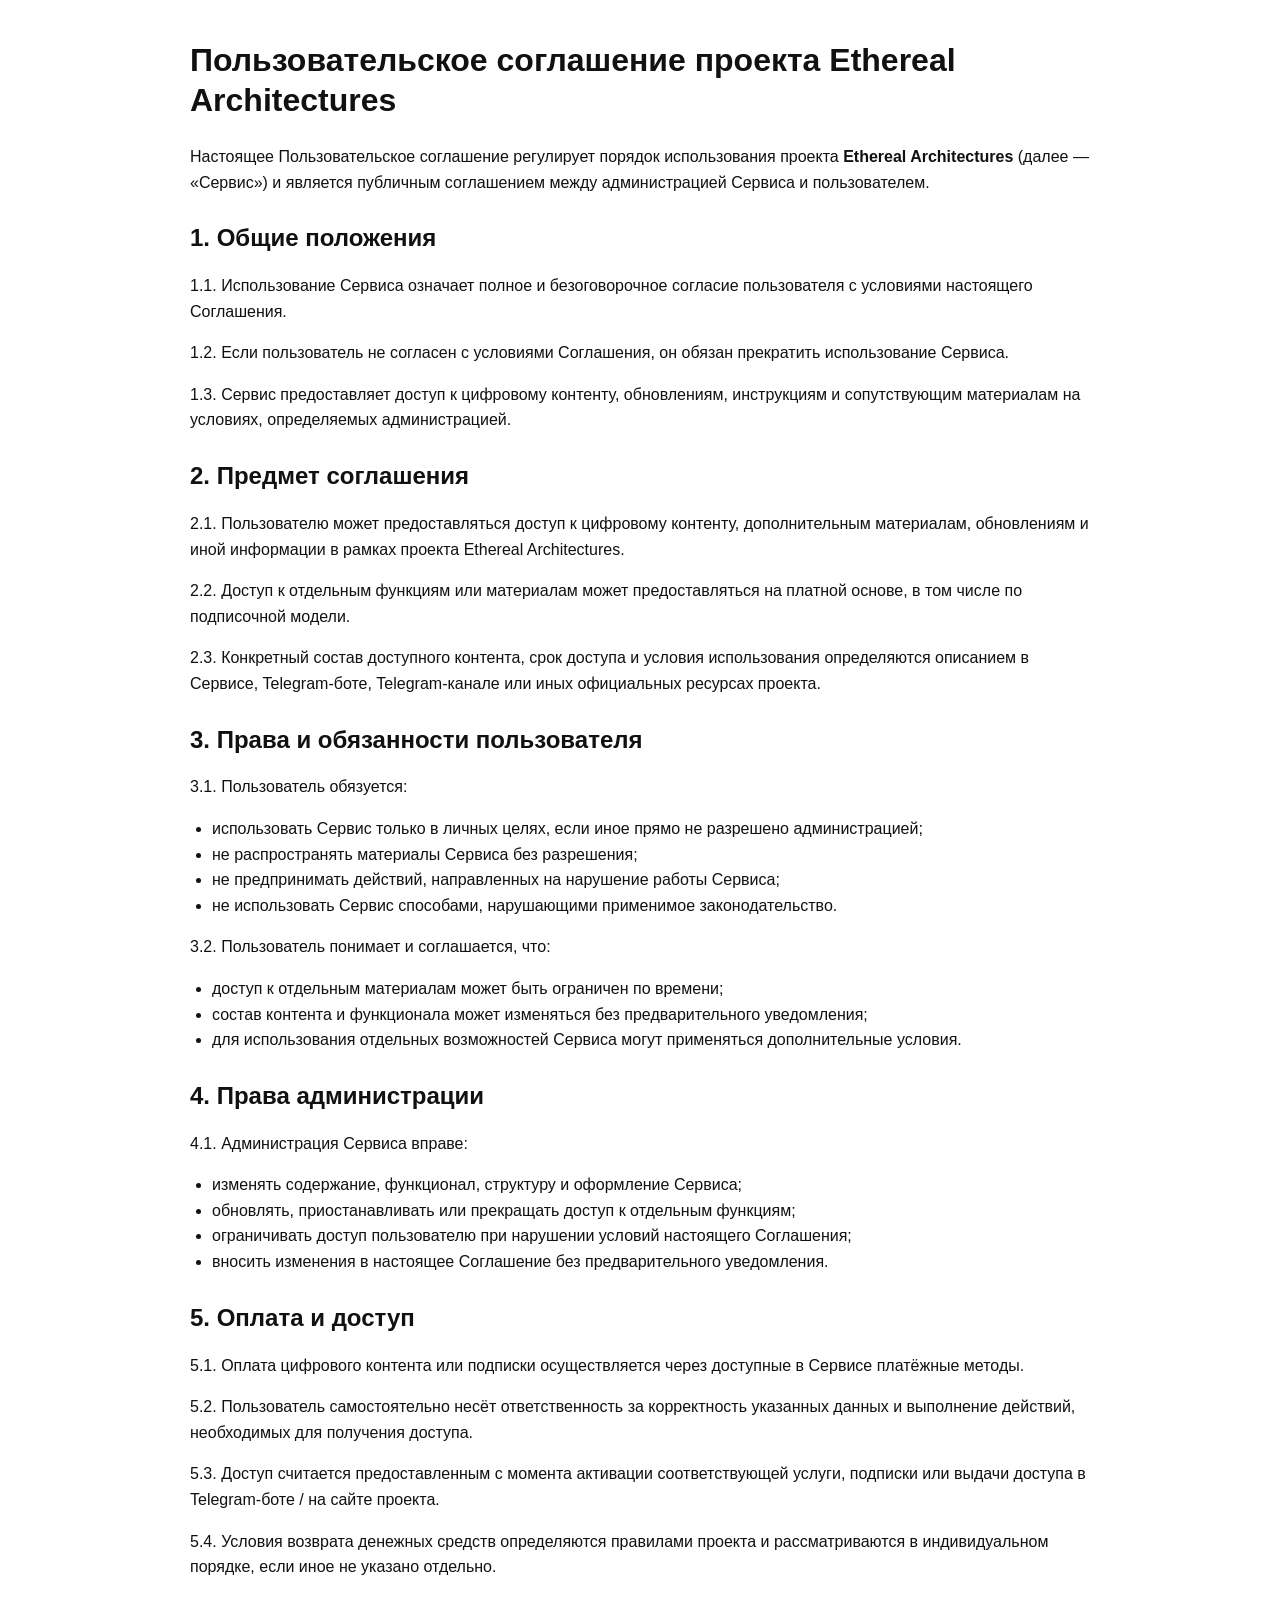
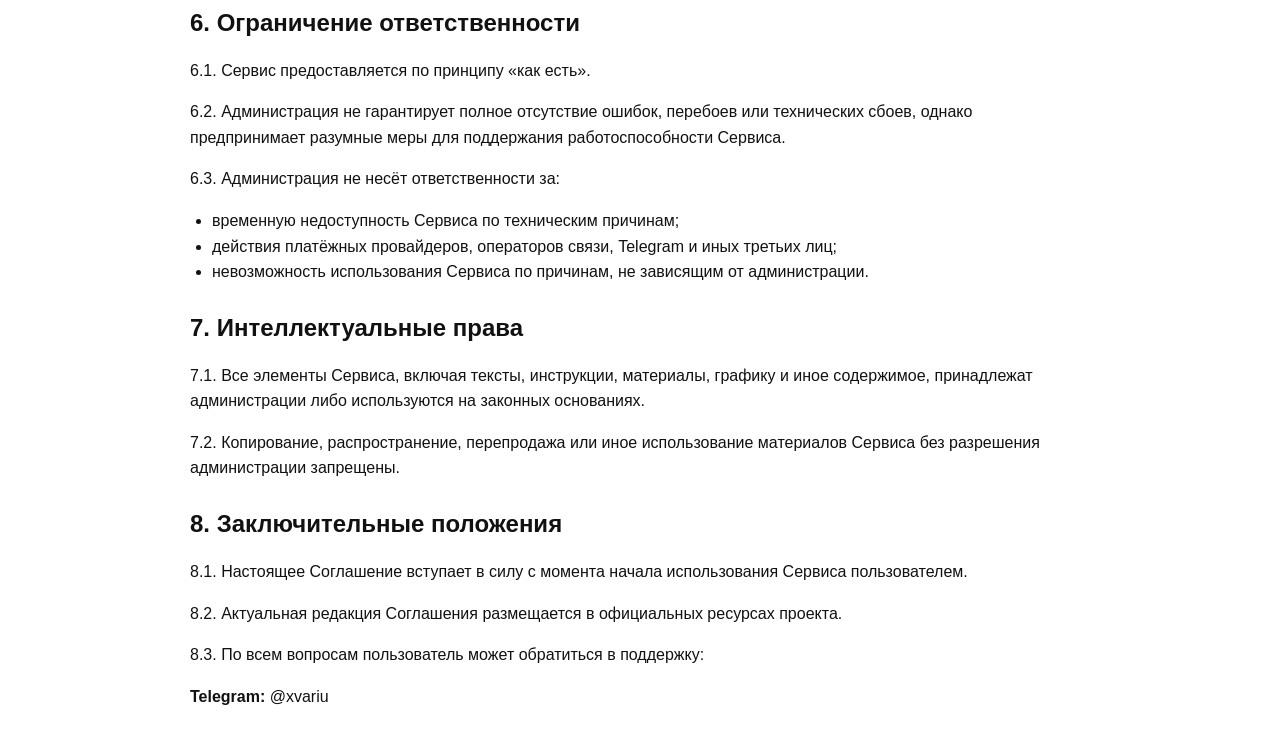
==== user-agreement/index.html @ 38b28401 "Create index.html" ====
<!doctype html>
<html lang="ru">
<head>
  <meta charset="utf-8">
  <meta name="viewport" content="width=device-width, initial-scale=1">
  <title>Пользовательское соглашение — Ethereal Architectures</title>
  <style>
    body { font-family: Arial, Helvetica, sans-serif; line-height: 1.6; color: #111; max-width: 900px; margin: 40px auto; padding: 0 20px; }
    h1, h2 { line-height: 1.25; }
    h1 { margin-bottom: 24px; }
    h2 { margin-top: 28px; }
    ul { padding-left: 22px; }
  </style>
</head>
<body>
  <h1>Пользовательское соглашение проекта Ethereal Architectures</h1>
  <p>Настоящее Пользовательское соглашение регулирует порядок использования проекта <strong>Ethereal Architectures</strong> (далее — «Сервис») и является публичным соглашением между администрацией Сервиса и пользователем.</p>

  <h2>1. Общие положения</h2>
  <p>1.1. Использование Сервиса означает полное и безоговорочное согласие пользователя с условиями настоящего Соглашения.</p>
  <p>1.2. Если пользователь не согласен с условиями Соглашения, он обязан прекратить использование Сервиса.</p>
  <p>1.3. Сервис предоставляет доступ к цифровому контенту, обновлениям, инструкциям и сопутствующим материалам на условиях, определяемых администрацией.</p>

  <h2>2. Предмет соглашения</h2>
  <p>2.1. Пользователю может предоставляться доступ к цифровому контенту, дополнительным материалам, обновлениям и иной информации в рамках проекта Ethereal Architectures.</p>
  <p>2.2. Доступ к отдельным функциям или материалам может предоставляться на платной основе, в том числе по подписочной модели.</p>
  <p>2.3. Конкретный состав доступного контента, срок доступа и условия использования определяются описанием в Сервисе, Telegram-боте, Telegram-канале или иных официальных ресурсах проекта.</p>

  <h2>3. Права и обязанности пользователя</h2>
  <p>3.1. Пользователь обязуется:</p>
  <ul>
    <li>использовать Сервис только в личных целях, если иное прямо не разрешено администрацией;</li>
    <li>не распространять материалы Сервиса без разрешения;</li>
    <li>не предпринимать действий, направленных на нарушение работы Сервиса;</li>
    <li>не использовать Сервис способами, нарушающими применимое законодательство.</li>
  </ul>
  <p>3.2. Пользователь понимает и соглашается, что:</p>
  <ul>
    <li>доступ к отдельным материалам может быть ограничен по времени;</li>
    <li>состав контента и функционала может изменяться без предварительного уведомления;</li>
    <li>для использования отдельных возможностей Сервиса могут применяться дополнительные условия.</li>
  </ul>

  <h2>4. Права администрации</h2>
  <p>4.1. Администрация Сервиса вправе:</p>
  <ul>
    <li>изменять содержание, функционал, структуру и оформление Сервиса;</li>
    <li>обновлять, приостанавливать или прекращать доступ к отдельным функциям;</li>
    <li>ограничивать доступ пользователю при нарушении условий настоящего Соглашения;</li>
    <li>вносить изменения в настоящее Соглашение без предварительного уведомления.</li>
  </ul>

  <h2>5. Оплата и доступ</h2>
  <p>5.1. Оплата цифрового контента или подписки осуществляется через доступные в Сервисе платёжные методы.</p>
  <p>5.2. Пользователь самостоятельно несёт ответственность за корректность указанных данных и выполнение действий, необходимых для получения доступа.</p>
  <p>5.3. Доступ считается предоставленным с момента активации соответствующей услуги, подписки или выдачи доступа в Telegram-боте / на сайте проекта.</p>
  <p>5.4. Условия возврата денежных средств определяются правилами проекта и рассматриваются в индивидуальном порядке, если иное не указано отдельно.</p>

  <h2>6. Ограничение ответственности</h2>
  <p>6.1. Сервис предоставляется по принципу «как есть».</p>
  <p>6.2. Администрация не гарантирует полное отсутствие ошибок, перебоев или технических сбоев, однако предпринимает разумные меры для поддержания работоспособности Сервиса.</p>
  <p>6.3. Администрация не несёт ответственности за:</p>
  <ul>
    <li>временную недоступность Сервиса по техническим причинам;</li>
    <li>действия платёжных провайдеров, операторов связи, Telegram и иных третьих лиц;</li>
    <li>невозможность использования Сервиса по причинам, не зависящим от администрации.</li>
  </ul>

  <h2>7. Интеллектуальные права</h2>
  <p>7.1. Все элементы Сервиса, включая тексты, инструкции, материалы, графику и иное содержимое, принадлежат администрации либо используются на законных основаниях.</p>
  <p>7.2. Копирование, распространение, перепродажа или иное использование материалов Сервиса без разрешения администрации запрещены.</p>

  <h2>8. Заключительные положения</h2>
  <p>8.1. Настоящее Соглашение вступает в силу с момента начала использования Сервиса пользователем.</p>
  <p>8.2. Актуальная редакция Соглашения размещается в официальных ресурсах проекта.</p>
  <p>8.3. По всем вопросам пользователь может обратиться в поддержку:</p>
  <p><strong>Telegram:</strong> @xvariu</p>
</body>
</html>
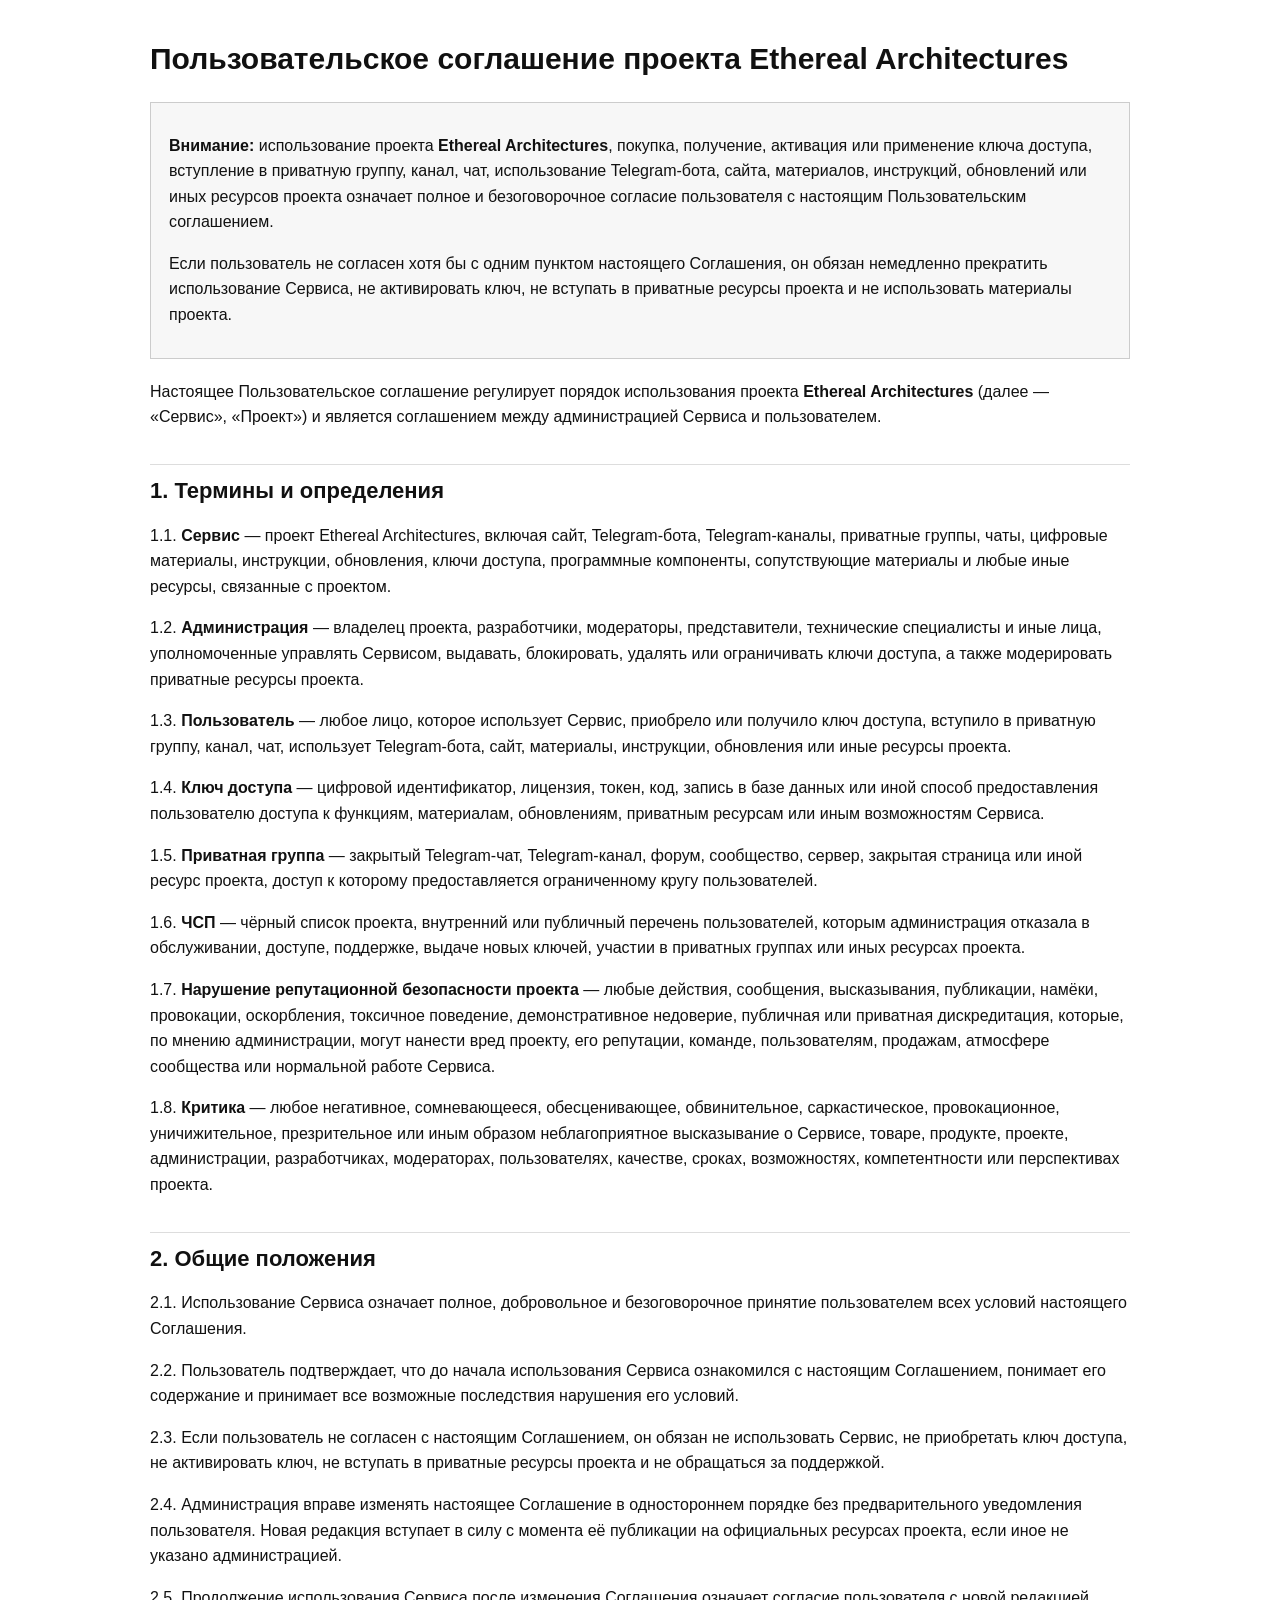
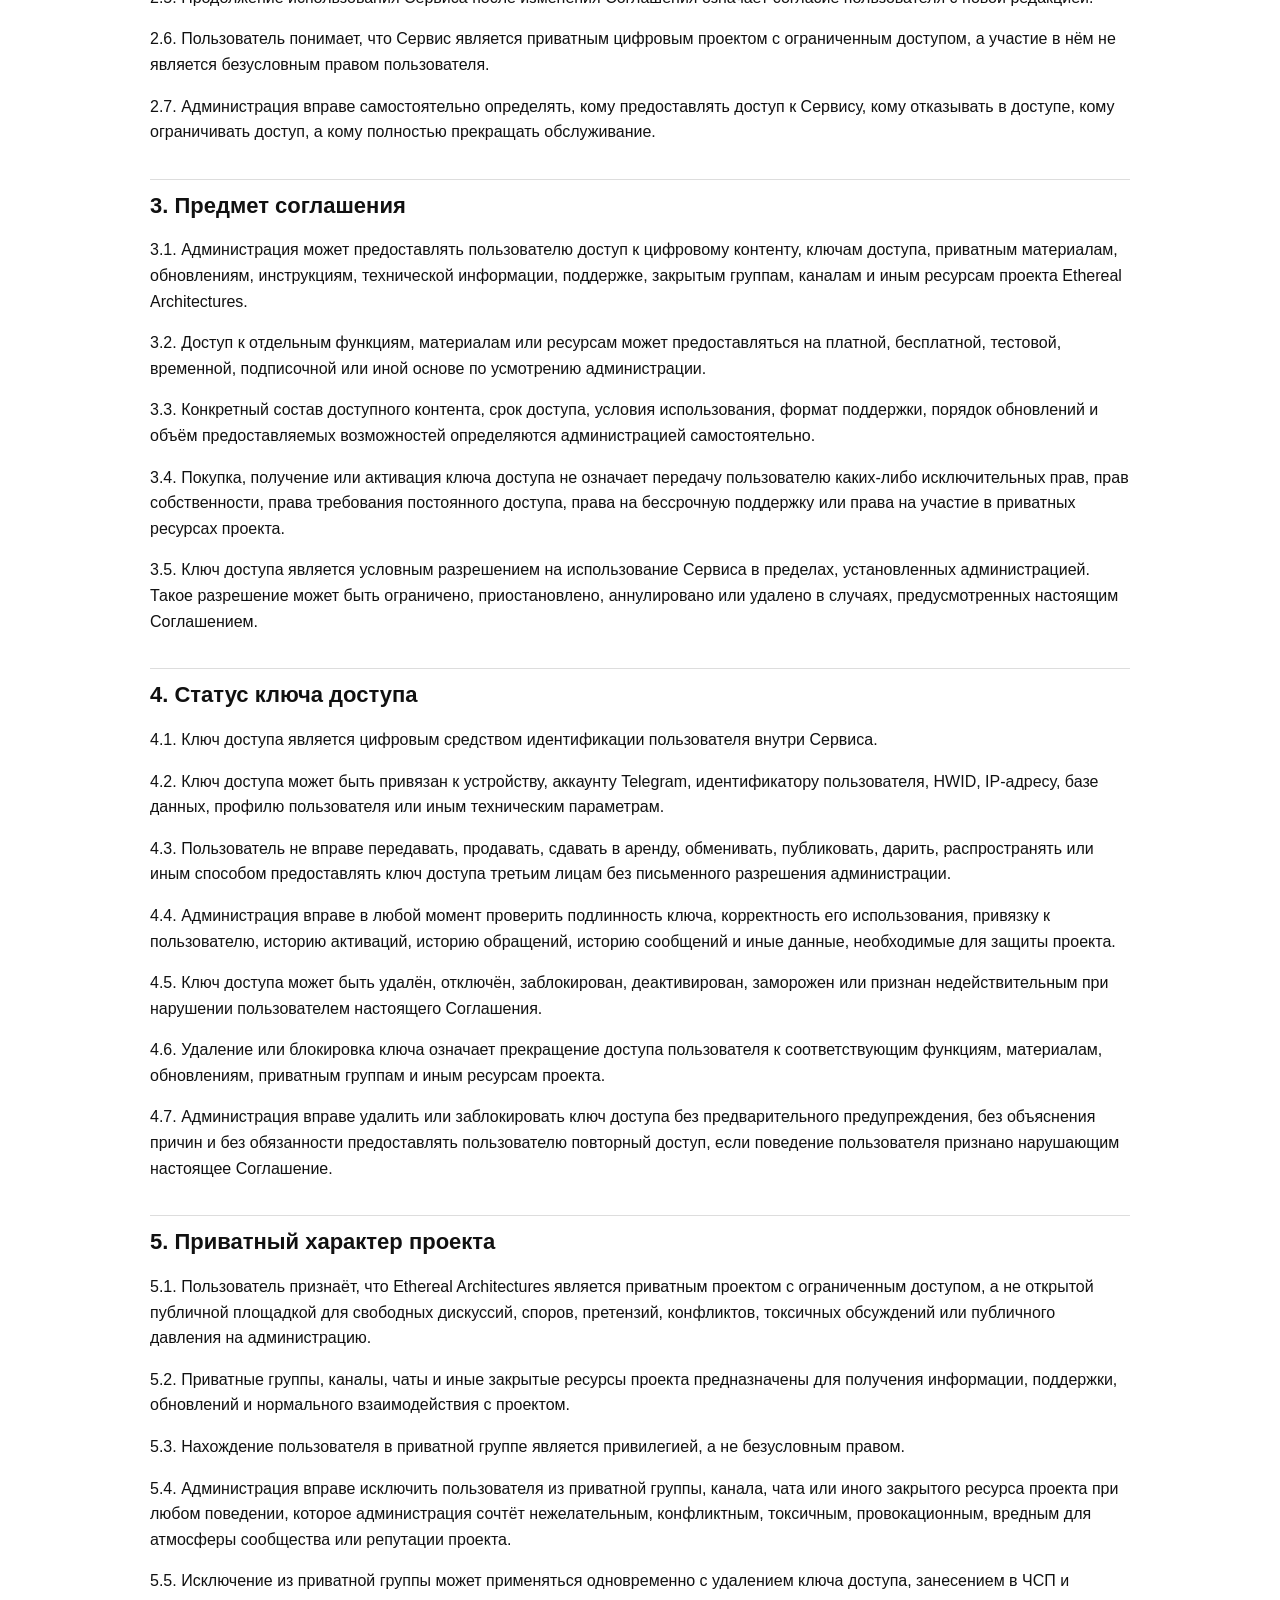
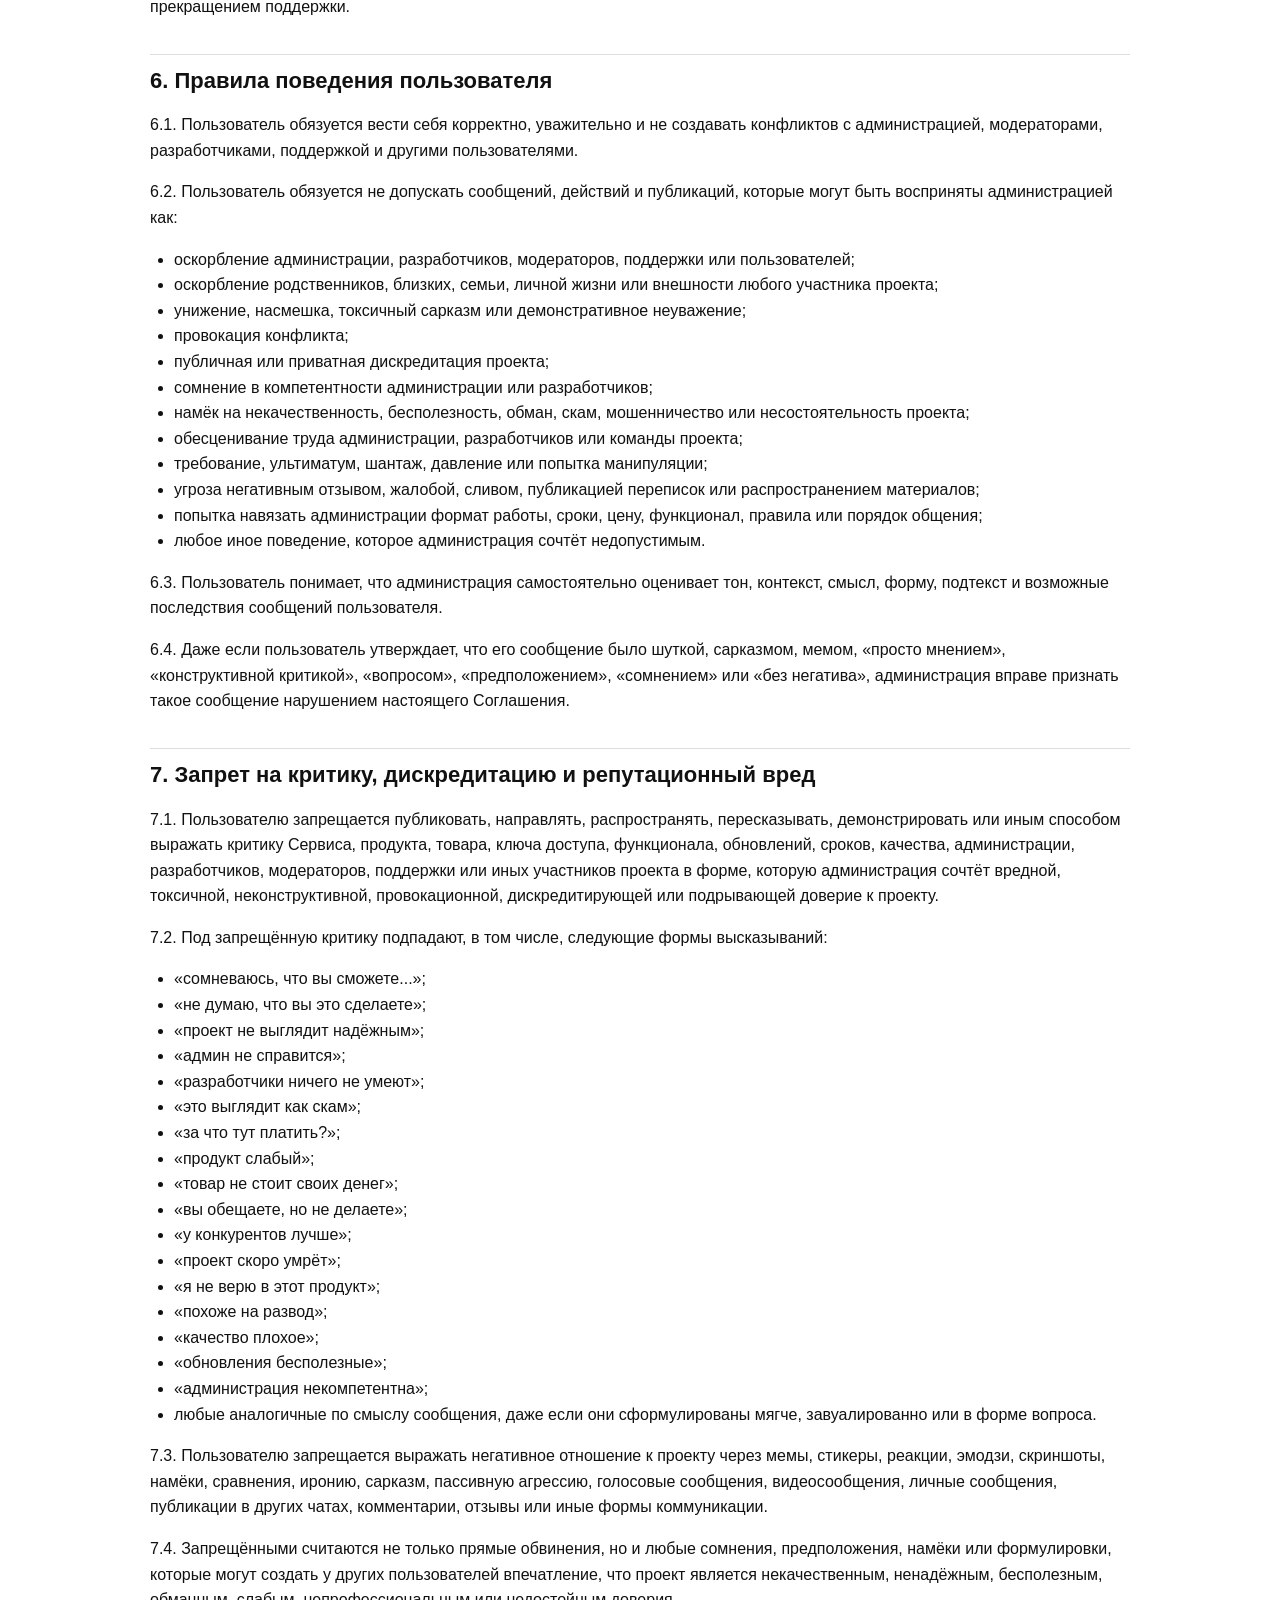
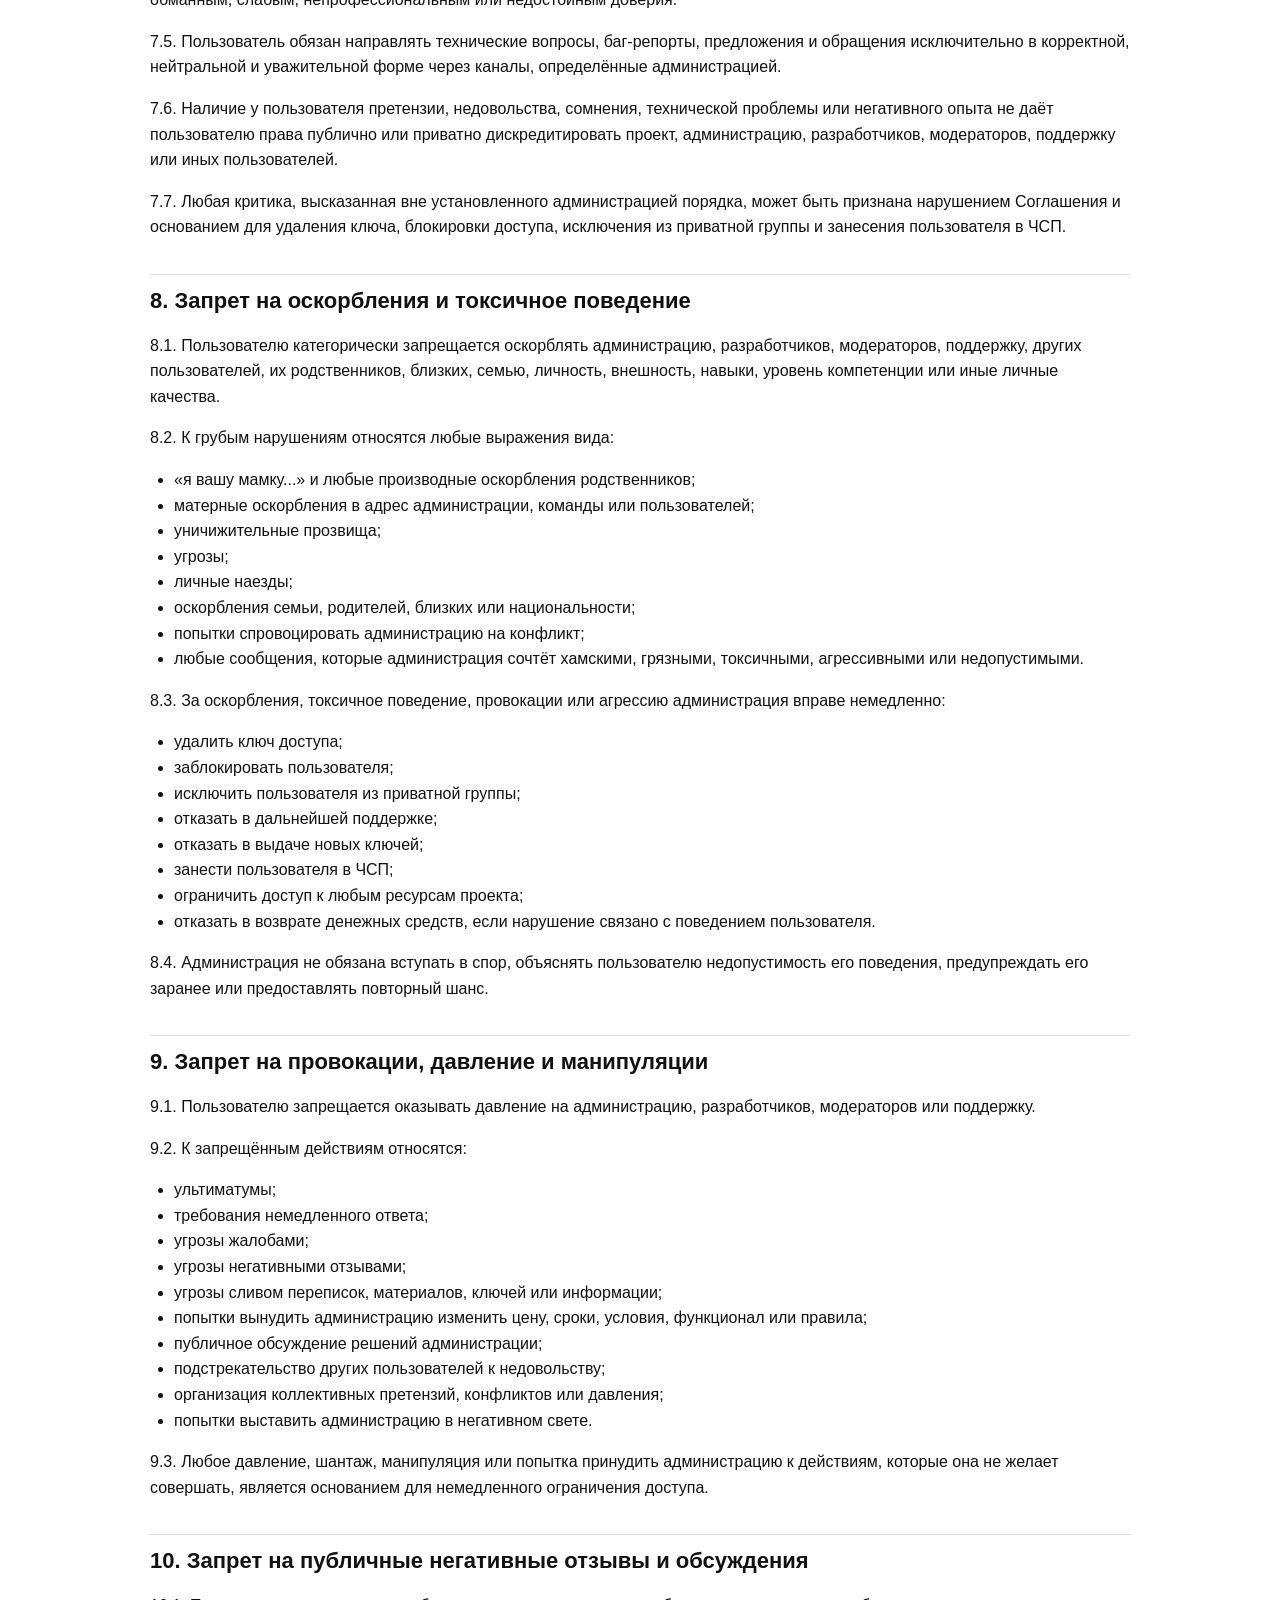
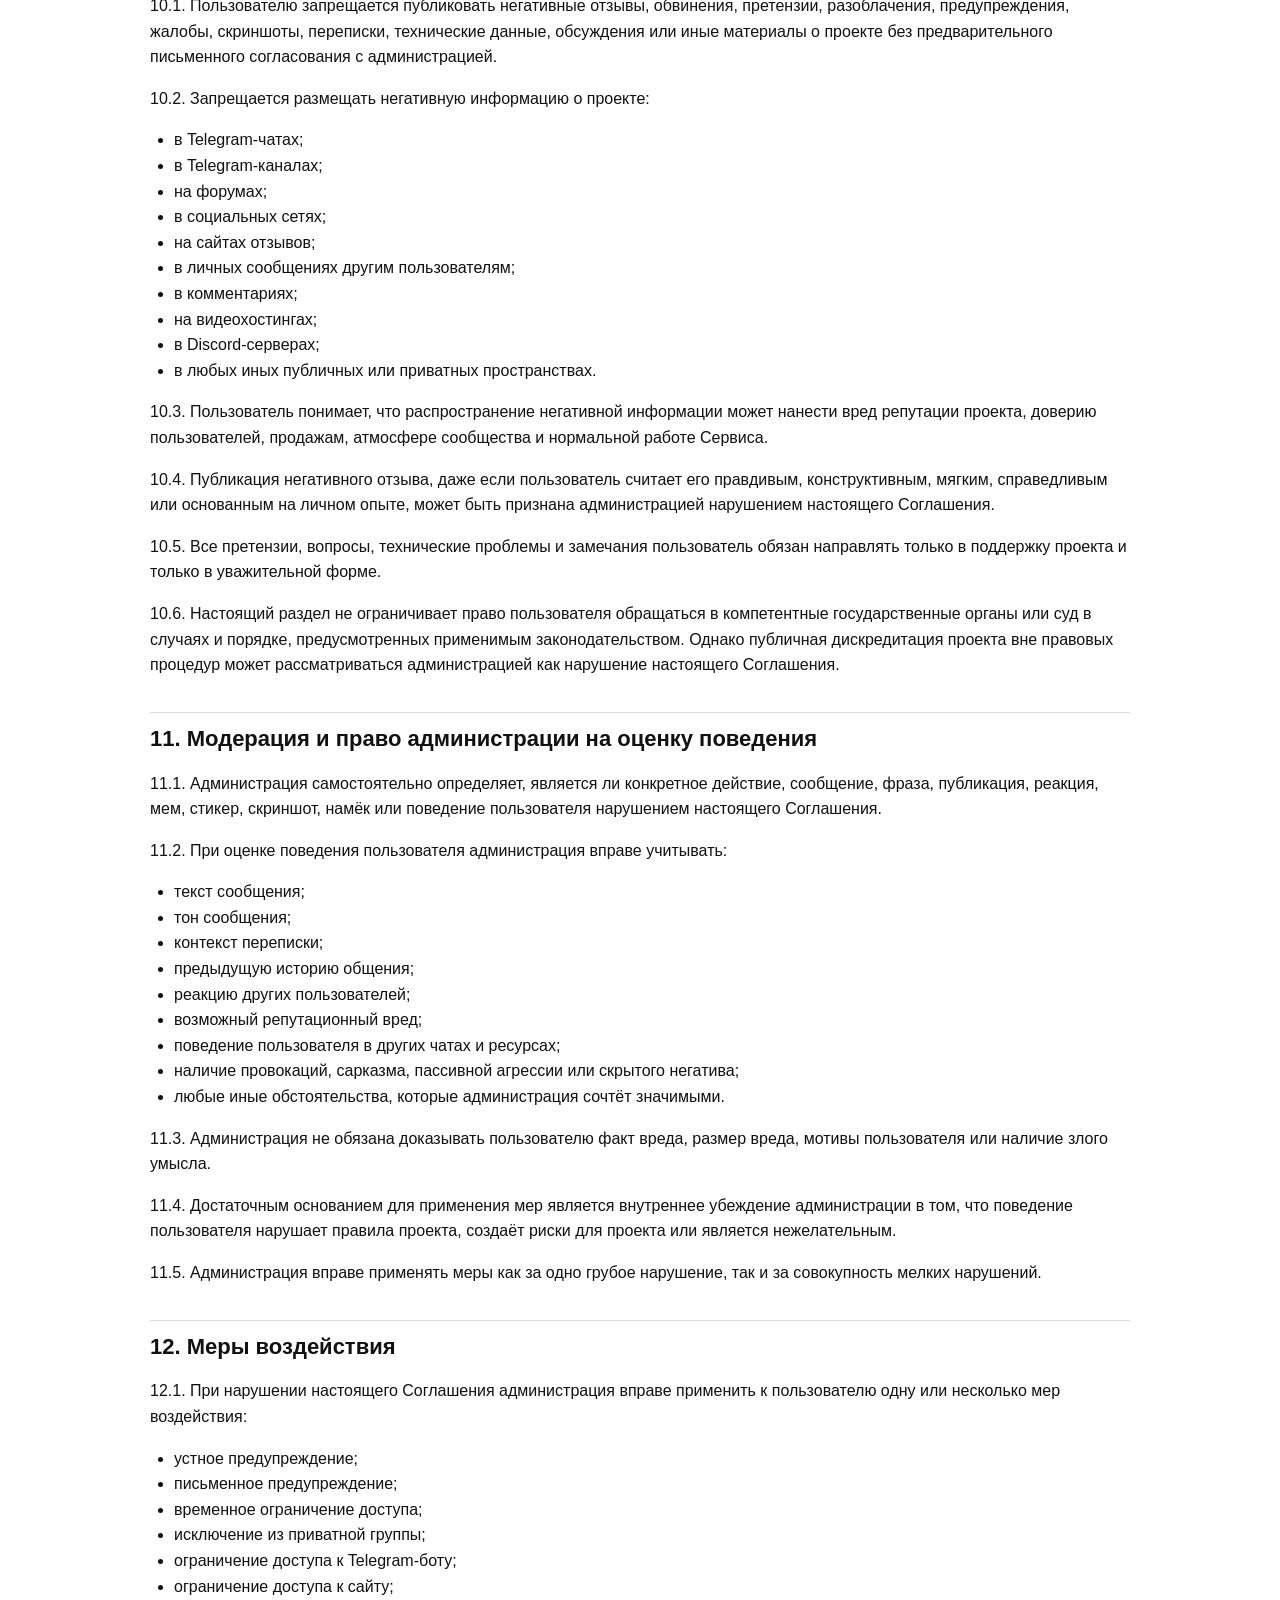
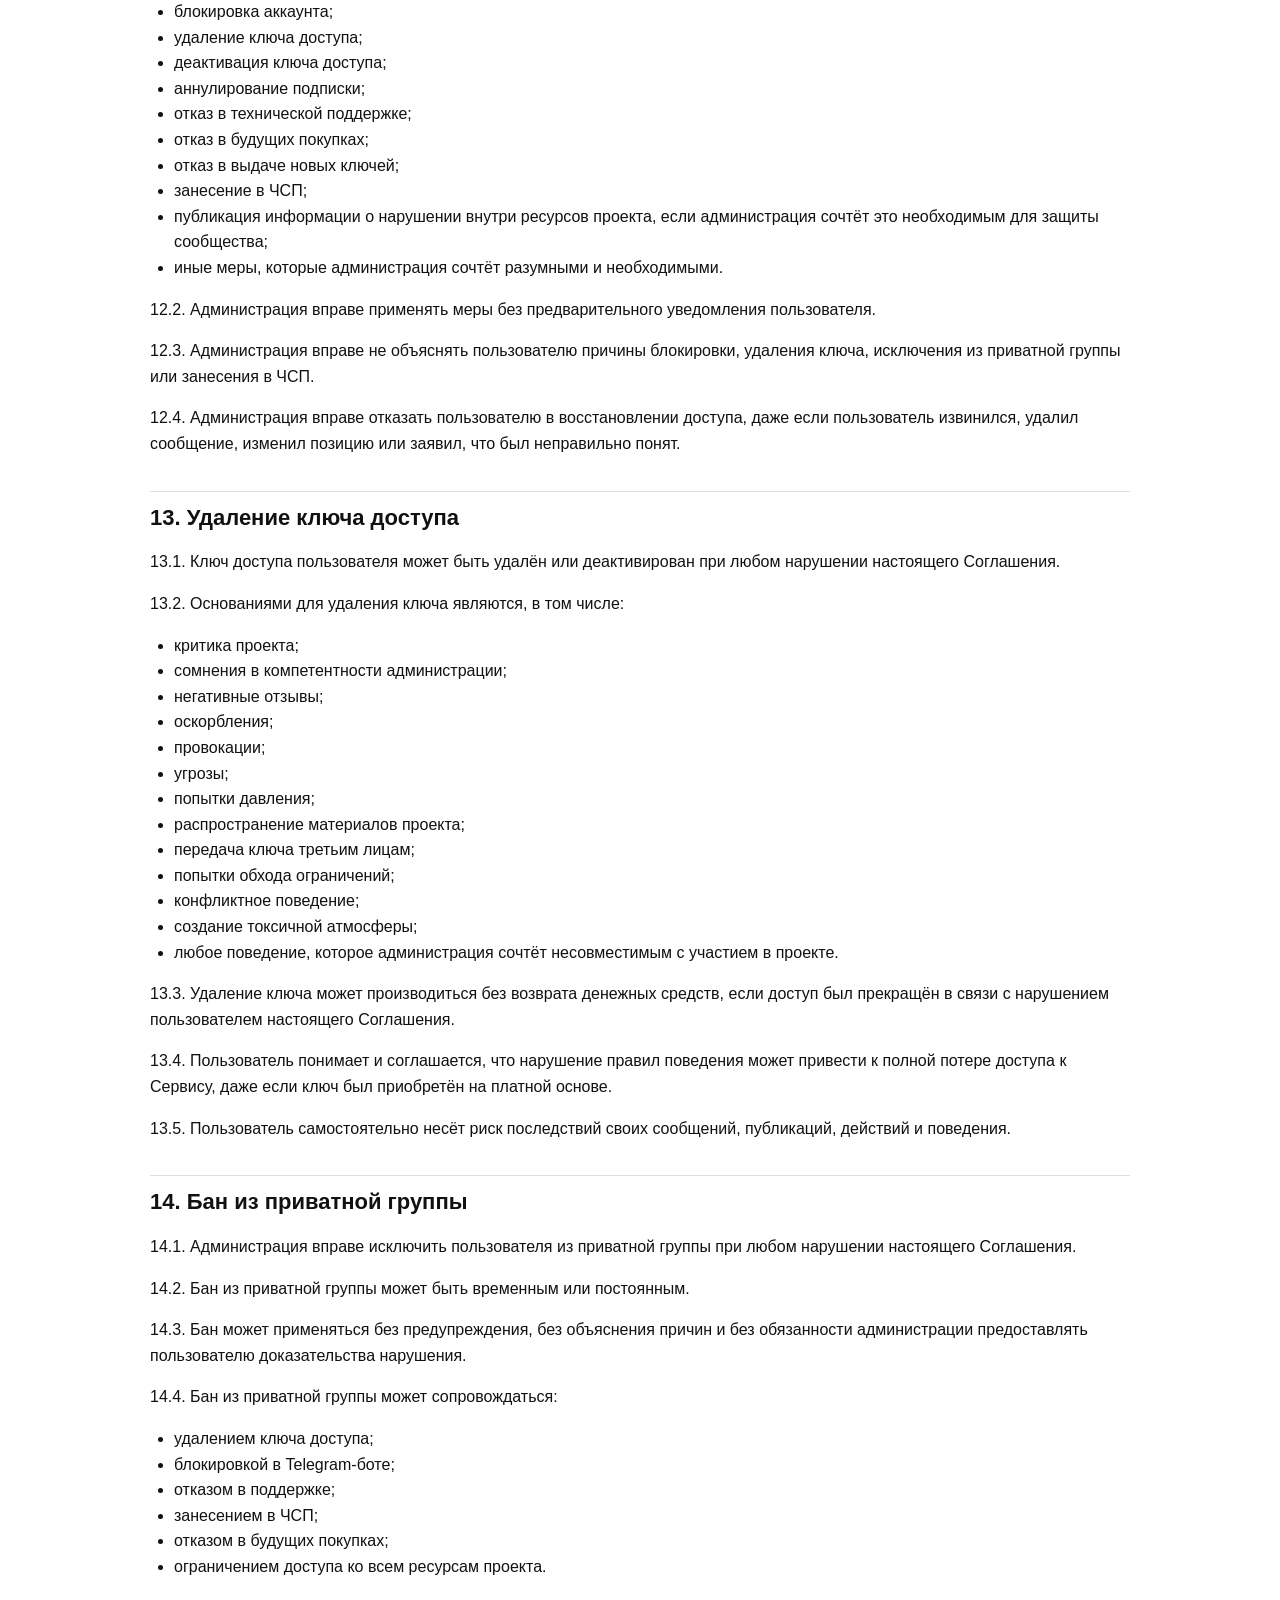
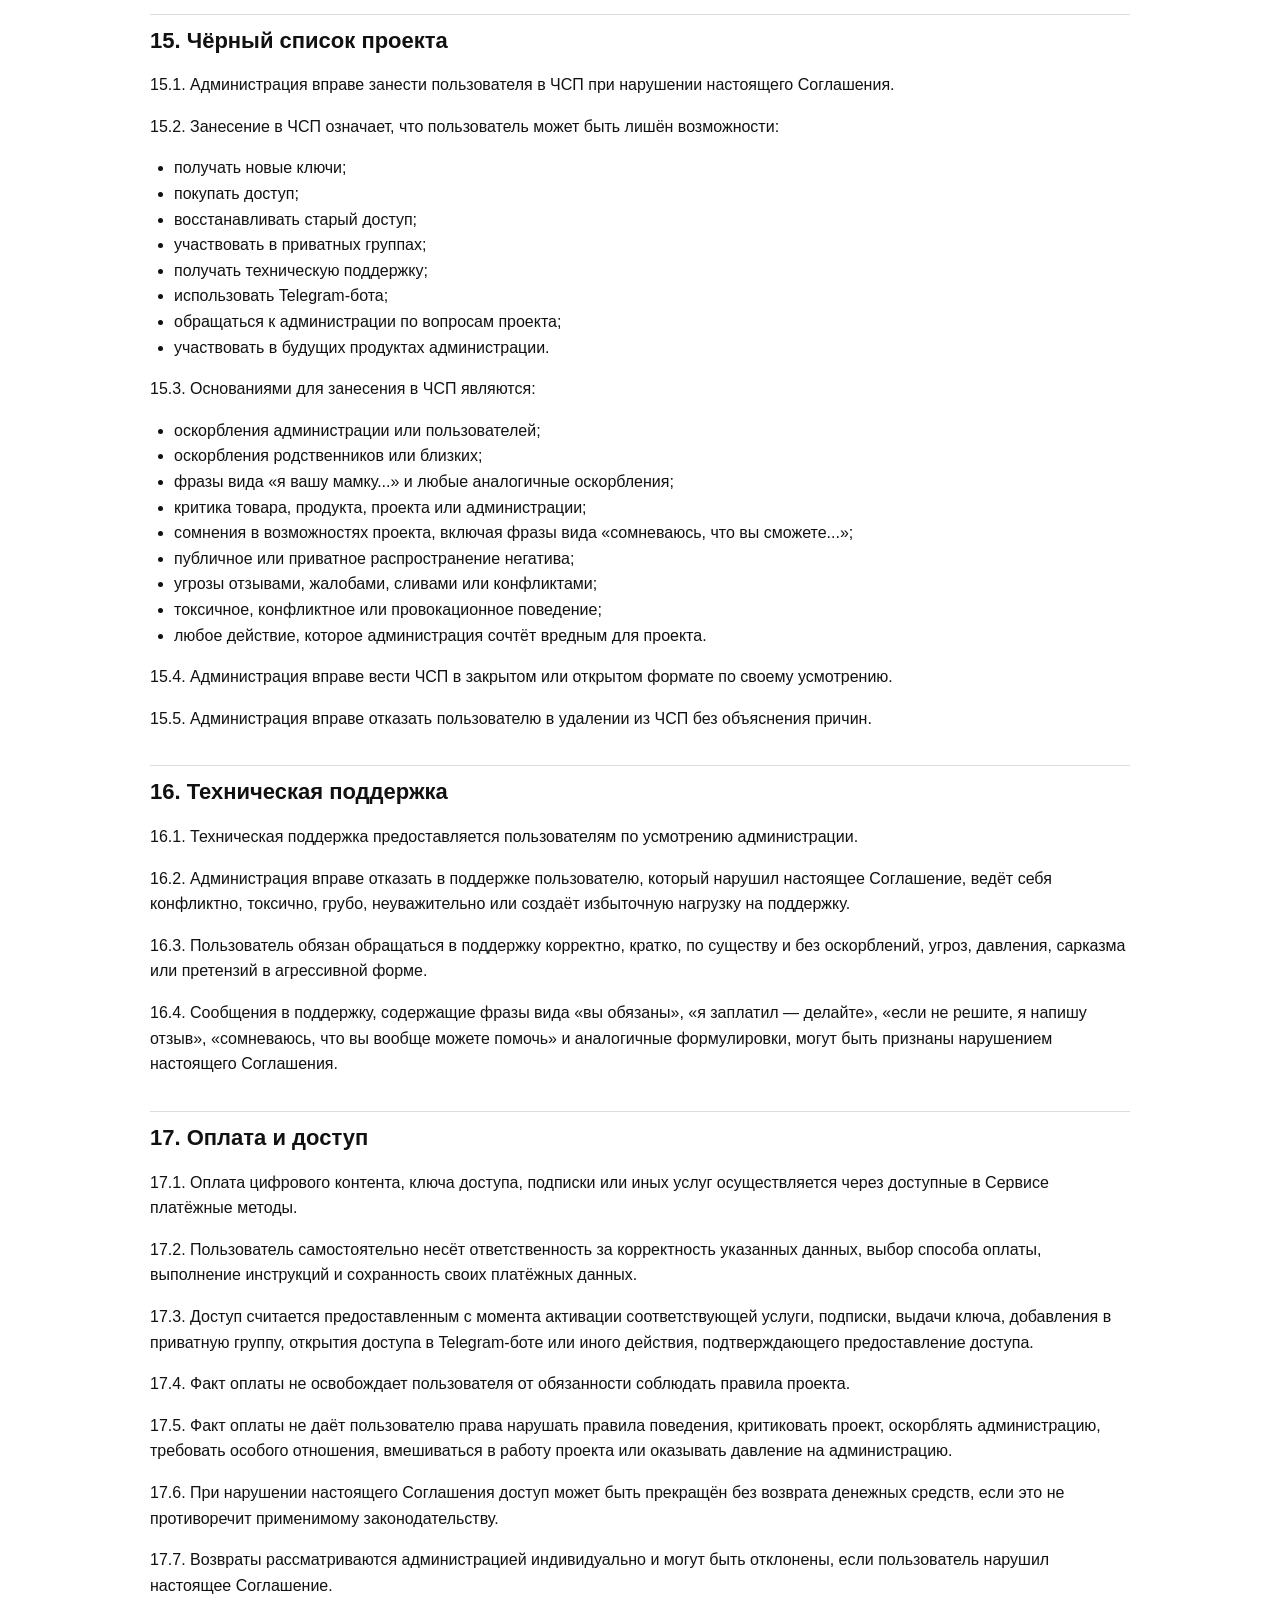
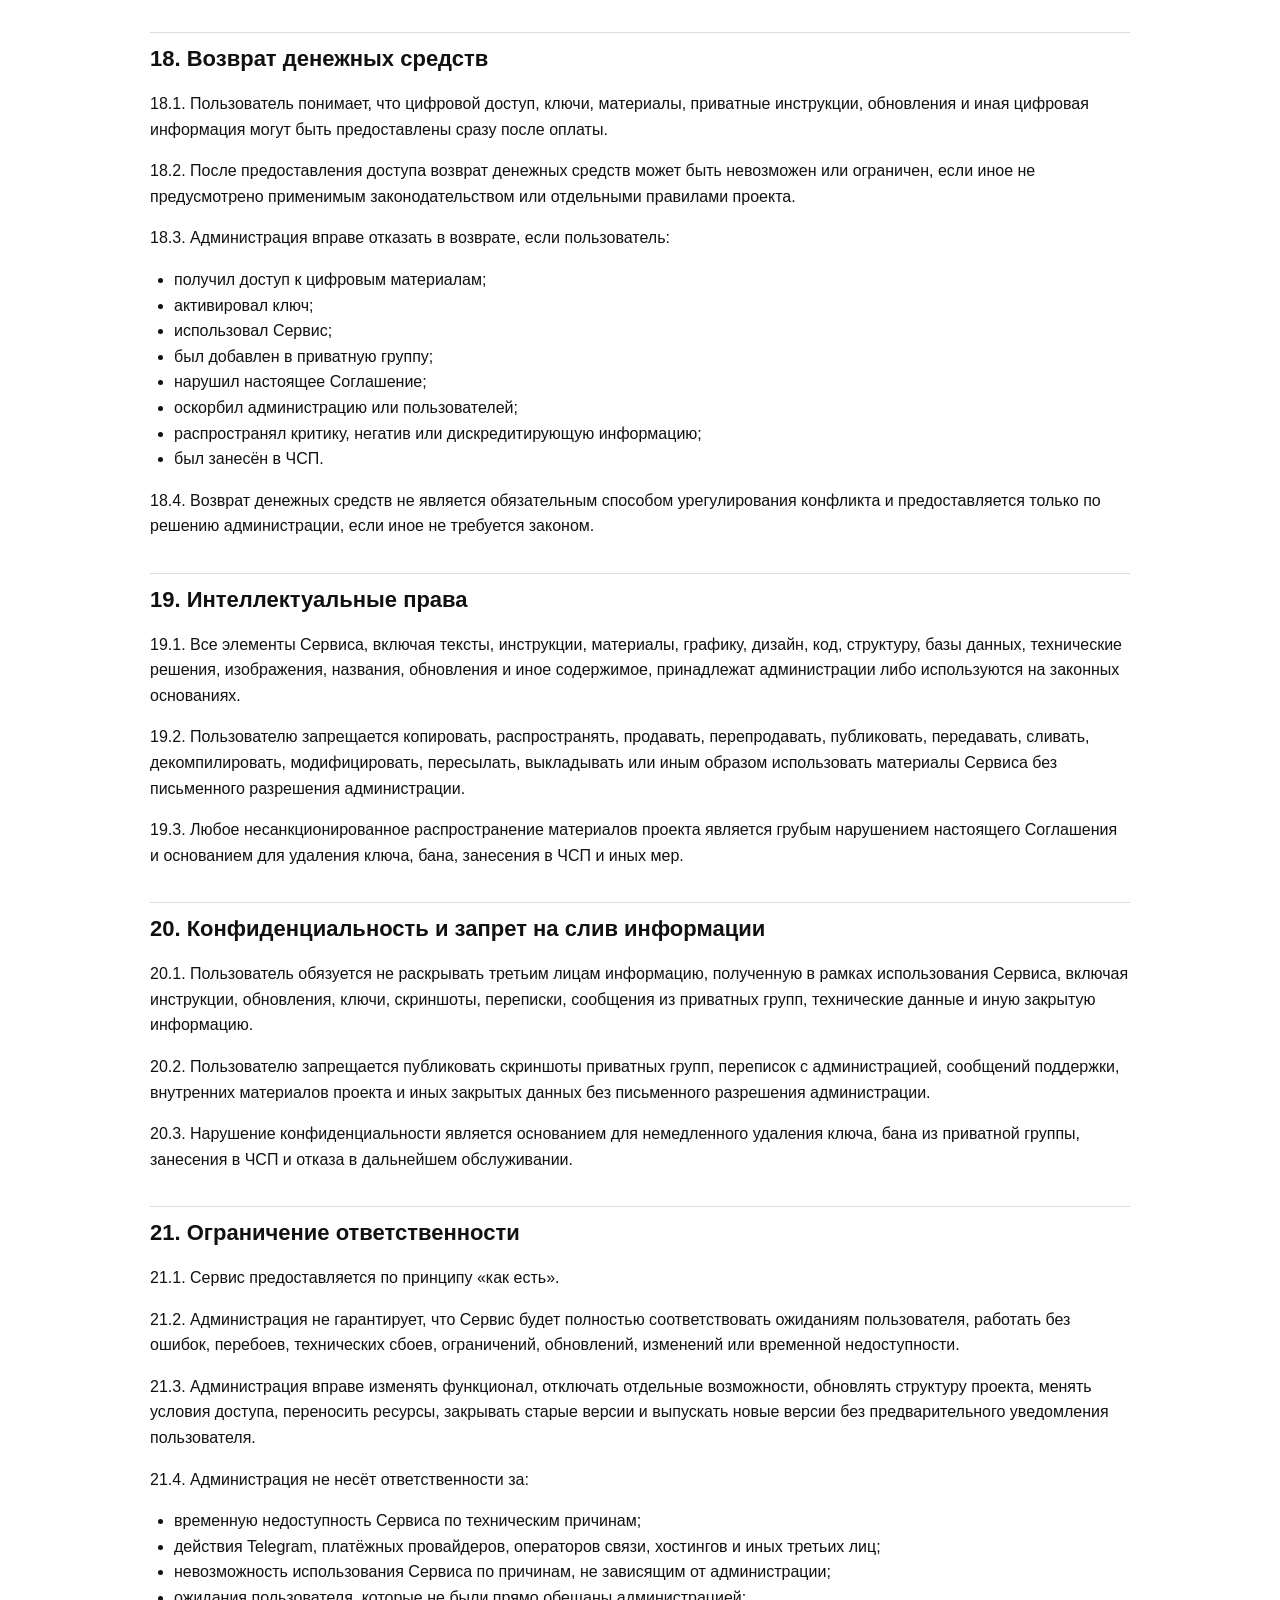
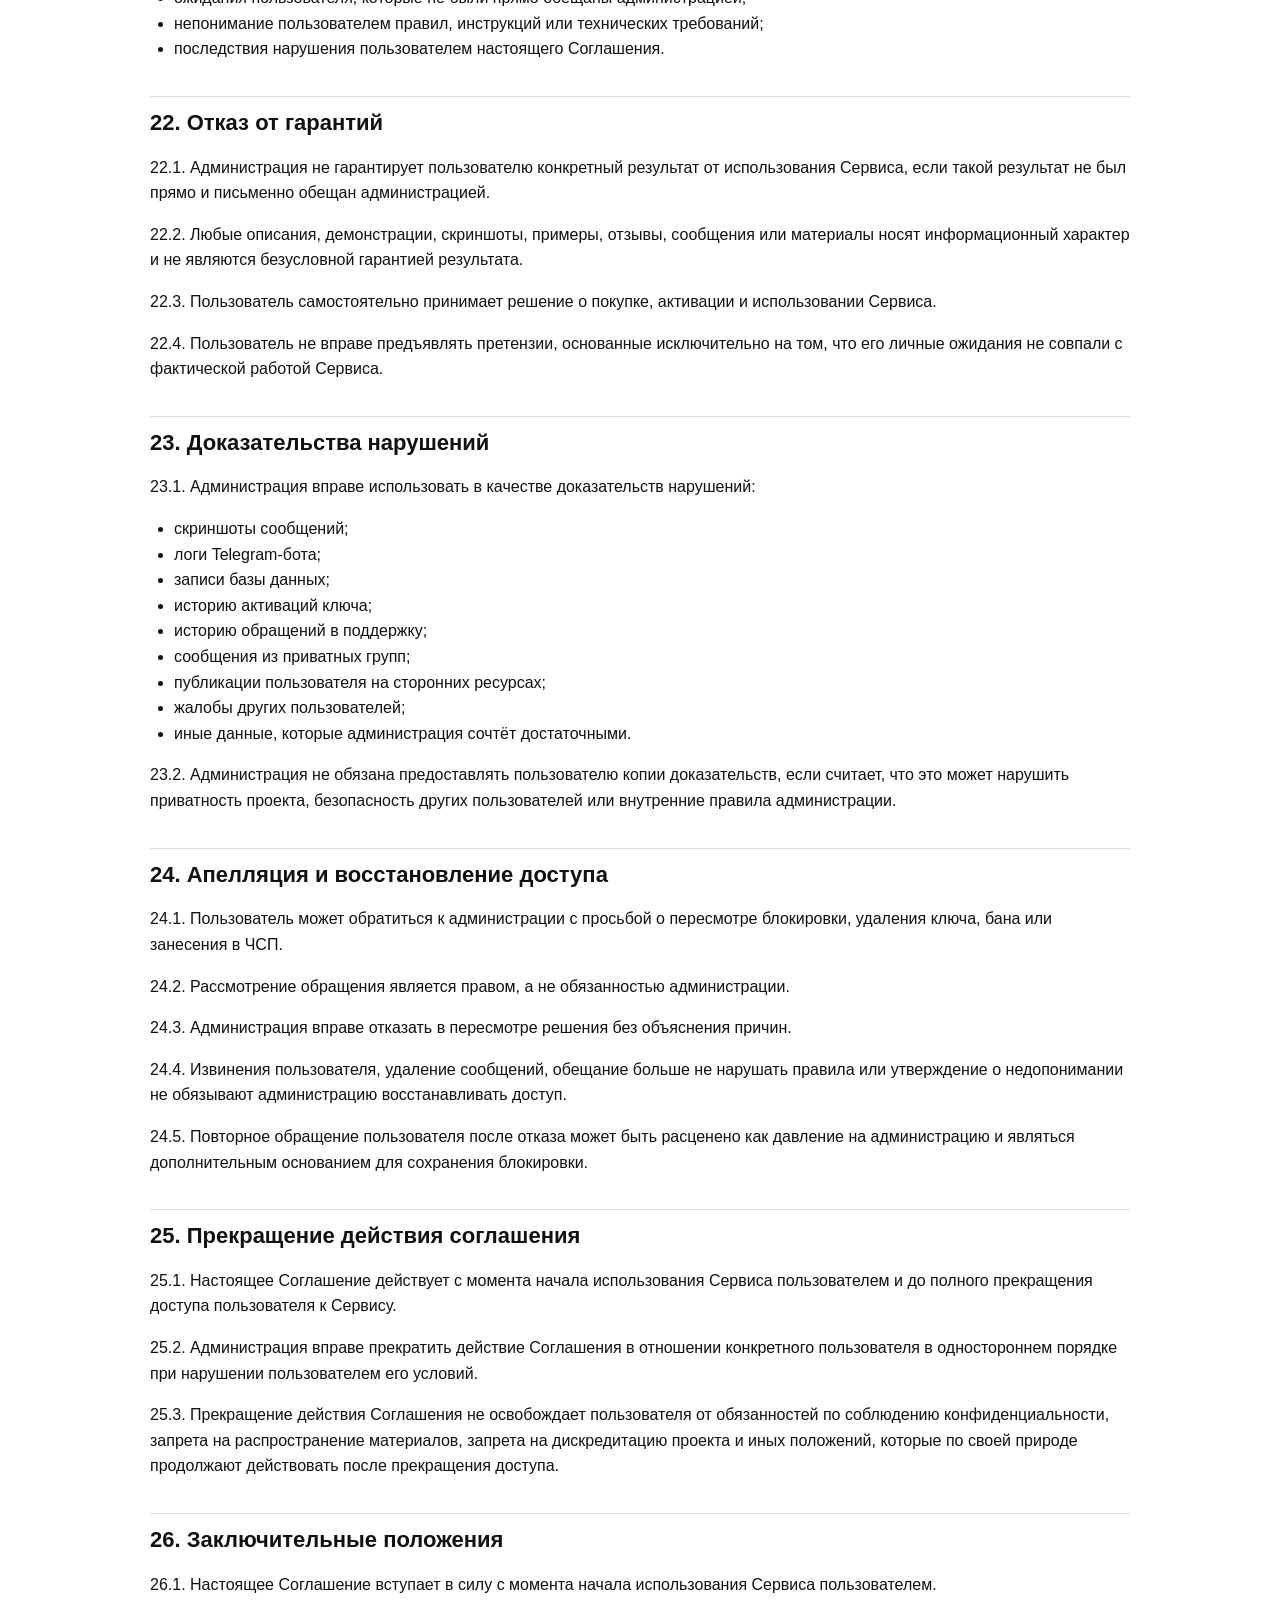
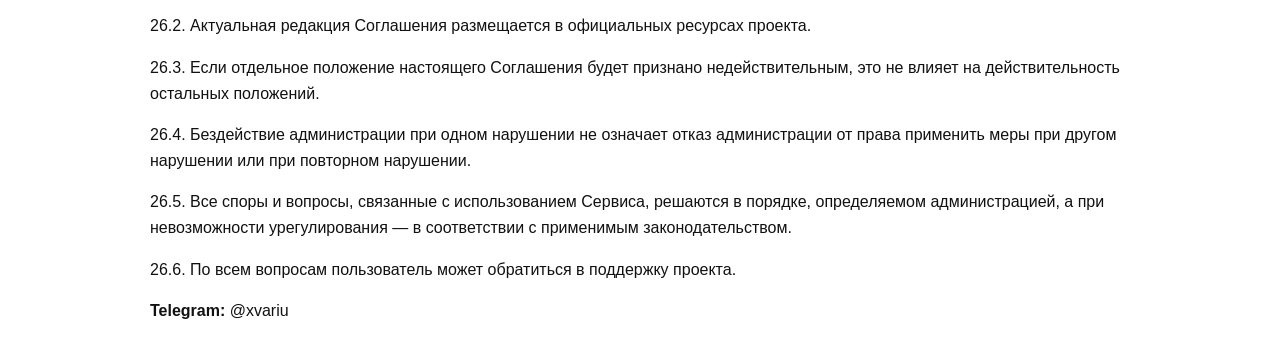
==== commit 332e4e84: "Update index.html" ====
--- a/user-agreement/index.html
+++ b/user-agreement/index.html
@@ -5,75 +5,558 @@
   <meta name="viewport" content="width=device-width, initial-scale=1">
   <title>Пользовательское соглашение — Ethereal Architectures</title>
   <style>
-    body { font-family: Arial, Helvetica, sans-serif; line-height: 1.6; color: #111; max-width: 900px; margin: 40px auto; padding: 0 20px; }
-    h1, h2 { line-height: 1.25; }
-    h1 { margin-bottom: 24px; }
-    h2 { margin-top: 28px; }
-    ul { padding-left: 22px; }
+    body {
+      font-family: Arial, Helvetica, sans-serif;
+      line-height: 1.6;
+      color: #111;
+      max-width: 980px;
+      margin: 40px auto;
+      padding: 0 20px;
+      background: #fff;
+    }
+
+    h1, h2, h3 {
+      line-height: 1.25;
+    }
+
+    h1 {
+      margin-bottom: 24px;
+      font-size: 30px;
+    }
+
+    h2 {
+      margin-top: 34px;
+      padding-top: 12px;
+      border-top: 1px solid #ddd;
+      font-size: 22px;
+    }
+
+    h3 {
+      margin-top: 22px;
+      font-size: 18px;
+    }
+
+    ul {
+      padding-left: 24px;
+    }
+
+    .notice {
+      padding: 14px 18px;
+      border: 1px solid #ccc;
+      background: #f7f7f7;
+      margin: 20px 0;
+    }
+
+    .strong {
+      font-weight: bold;
+    }
   </style>
 </head>
 <body>
   <h1>Пользовательское соглашение проекта Ethereal Architectures</h1>
-  <p>Настоящее Пользовательское соглашение регулирует порядок использования проекта <strong>Ethereal Architectures</strong> (далее — «Сервис») и является публичным соглашением между администрацией Сервиса и пользователем.</p>
-
-  <h2>1. Общие положения</h2>
-  <p>1.1. Использование Сервиса означает полное и безоговорочное согласие пользователя с условиями настоящего Соглашения.</p>
-  <p>1.2. Если пользователь не согласен с условиями Соглашения, он обязан прекратить использование Сервиса.</p>
-  <p>1.3. Сервис предоставляет доступ к цифровому контенту, обновлениям, инструкциям и сопутствующим материалам на условиях, определяемых администрацией.</p>
-
-  <h2>2. Предмет соглашения</h2>
-  <p>2.1. Пользователю может предоставляться доступ к цифровому контенту, дополнительным материалам, обновлениям и иной информации в рамках проекта Ethereal Architectures.</p>
-  <p>2.2. Доступ к отдельным функциям или материалам может предоставляться на платной основе, в том числе по подписочной модели.</p>
-  <p>2.3. Конкретный состав доступного контента, срок доступа и условия использования определяются описанием в Сервисе, Telegram-боте, Telegram-канале или иных официальных ресурсах проекта.</p>
-
-  <h2>3. Права и обязанности пользователя</h2>
-  <p>3.1. Пользователь обязуется:</p>
-  <ul>
-    <li>использовать Сервис только в личных целях, если иное прямо не разрешено администрацией;</li>
-    <li>не распространять материалы Сервиса без разрешения;</li>
-    <li>не предпринимать действий, направленных на нарушение работы Сервиса;</li>
-    <li>не использовать Сервис способами, нарушающими применимое законодательство.</li>
-  </ul>
-  <p>3.2. Пользователь понимает и соглашается, что:</p>
-  <ul>
-    <li>доступ к отдельным материалам может быть ограничен по времени;</li>
-    <li>состав контента и функционала может изменяться без предварительного уведомления;</li>
-    <li>для использования отдельных возможностей Сервиса могут применяться дополнительные условия.</li>
-  </ul>
-
-  <h2>4. Права администрации</h2>
-  <p>4.1. Администрация Сервиса вправе:</p>
-  <ul>
-    <li>изменять содержание, функционал, структуру и оформление Сервиса;</li>
-    <li>обновлять, приостанавливать или прекращать доступ к отдельным функциям;</li>
-    <li>ограничивать доступ пользователю при нарушении условий настоящего Соглашения;</li>
-    <li>вносить изменения в настоящее Соглашение без предварительного уведомления.</li>
-  </ul>
-
-  <h2>5. Оплата и доступ</h2>
-  <p>5.1. Оплата цифрового контента или подписки осуществляется через доступные в Сервисе платёжные методы.</p>
-  <p>5.2. Пользователь самостоятельно несёт ответственность за корректность указанных данных и выполнение действий, необходимых для получения доступа.</p>
-  <p>5.3. Доступ считается предоставленным с момента активации соответствующей услуги, подписки или выдачи доступа в Telegram-боте / на сайте проекта.</p>
-  <p>5.4. Условия возврата денежных средств определяются правилами проекта и рассматриваются в индивидуальном порядке, если иное не указано отдельно.</p>
-
-  <h2>6. Ограничение ответственности</h2>
-  <p>6.1. Сервис предоставляется по принципу «как есть».</p>
-  <p>6.2. Администрация не гарантирует полное отсутствие ошибок, перебоев или технических сбоев, однако предпринимает разумные меры для поддержания работоспособности Сервиса.</p>
-  <p>6.3. Администрация не несёт ответственности за:</p>
+
+  <div class="notice">
+    <p><strong>Внимание:</strong> использование проекта <strong>Ethereal Architectures</strong>, покупка, получение, активация или применение ключа доступа, вступление в приватную группу, канал, чат, использование Telegram-бота, сайта, материалов, инструкций, обновлений или иных ресурсов проекта означает полное и безоговорочное согласие пользователя с настоящим Пользовательским соглашением.</p>
+    <p>Если пользователь не согласен хотя бы с одним пунктом настоящего Соглашения, он обязан немедленно прекратить использование Сервиса, не активировать ключ, не вступать в приватные ресурсы проекта и не использовать материалы проекта.</p>
+  </div>
+
+  <p>Настоящее Пользовательское соглашение регулирует порядок использования проекта <strong>Ethereal Architectures</strong> (далее — «Сервис», «Проект») и является соглашением между администрацией Сервиса и пользователем.</p>
+
+  <h2>1. Термины и определения</h2>
+
+  <p>1.1. <strong>Сервис</strong> — проект Ethereal Architectures, включая сайт, Telegram-бота, Telegram-каналы, приватные группы, чаты, цифровые материалы, инструкции, обновления, ключи доступа, программные компоненты, сопутствующие материалы и любые иные ресурсы, связанные с проектом.</p>
+
+  <p>1.2. <strong>Администрация</strong> — владелец проекта, разработчики, модераторы, представители, технические специалисты и иные лица, уполномоченные управлять Сервисом, выдавать, блокировать, удалять или ограничивать ключи доступа, а также модерировать приватные ресурсы проекта.</p>
+
+  <p>1.3. <strong>Пользователь</strong> — любое лицо, которое использует Сервис, приобрело или получило ключ доступа, вступило в приватную группу, канал, чат, использует Telegram-бота, сайт, материалы, инструкции, обновления или иные ресурсы проекта.</p>
+
+  <p>1.4. <strong>Ключ доступа</strong> — цифровой идентификатор, лицензия, токен, код, запись в базе данных или иной способ предоставления пользователю доступа к функциям, материалам, обновлениям, приватным ресурсам или иным возможностям Сервиса.</p>
+
+  <p>1.5. <strong>Приватная группа</strong> — закрытый Telegram-чат, Telegram-канал, форум, сообщество, сервер, закрытая страница или иной ресурс проекта, доступ к которому предоставляется ограниченному кругу пользователей.</p>
+
+  <p>1.6. <strong>ЧСП</strong> — чёрный список проекта, внутренний или публичный перечень пользователей, которым администрация отказала в обслуживании, доступе, поддержке, выдаче новых ключей, участии в приватных группах или иных ресурсах проекта.</p>
+
+  <p>1.7. <strong>Нарушение репутационной безопасности проекта</strong> — любые действия, сообщения, высказывания, публикации, намёки, провокации, оскорбления, токсичное поведение, демонстративное недоверие, публичная или приватная дискредитация, которые, по мнению администрации, могут нанести вред проекту, его репутации, команде, пользователям, продажам, атмосфере сообщества или нормальной работе Сервиса.</p>
+
+  <p>1.8. <strong>Критика</strong> — любое негативное, сомневающееся, обесценивающее, обвинительное, саркастическое, провокационное, уничижительное, презрительное или иным образом неблагоприятное высказывание о Сервисе, товаре, продукте, проекте, администрации, разработчиках, модераторах, пользователях, качестве, сроках, возможностях, компетентности или перспективах проекта.</p>
+
+  <h2>2. Общие положения</h2>
+
+  <p>2.1. Использование Сервиса означает полное, добровольное и безоговорочное принятие пользователем всех условий настоящего Соглашения.</p>
+
+  <p>2.2. Пользователь подтверждает, что до начала использования Сервиса ознакомился с настоящим Соглашением, понимает его содержание и принимает все возможные последствия нарушения его условий.</p>
+
+  <p>2.3. Если пользователь не согласен с настоящим Соглашением, он обязан не использовать Сервис, не приобретать ключ доступа, не активировать ключ, не вступать в приватные ресурсы проекта и не обращаться за поддержкой.</p>
+
+  <p>2.4. Администрация вправе изменять настоящее Соглашение в одностороннем порядке без предварительного уведомления пользователя. Новая редакция вступает в силу с момента её публикации на официальных ресурсах проекта, если иное не указано администрацией.</p>
+
+  <p>2.5. Продолжение использования Сервиса после изменения Соглашения означает согласие пользователя с новой редакцией.</p>
+
+  <p>2.6. Пользователь понимает, что Сервис является приватным цифровым проектом с ограниченным доступом, а участие в нём не является безусловным правом пользователя.</p>
+
+  <p>2.7. Администрация вправе самостоятельно определять, кому предоставлять доступ к Сервису, кому отказывать в доступе, кому ограничивать доступ, а кому полностью прекращать обслуживание.</p>
+
+  <h2>3. Предмет соглашения</h2>
+
+  <p>3.1. Администрация может предоставлять пользователю доступ к цифровому контенту, ключам доступа, приватным материалам, обновлениям, инструкциям, технической информации, поддержке, закрытым группам, каналам и иным ресурсам проекта Ethereal Architectures.</p>
+
+  <p>3.2. Доступ к отдельным функциям, материалам или ресурсам может предоставляться на платной, бесплатной, тестовой, временной, подписочной или иной основе по усмотрению администрации.</p>
+
+  <p>3.3. Конкретный состав доступного контента, срок доступа, условия использования, формат поддержки, порядок обновлений и объём предоставляемых возможностей определяются администрацией самостоятельно.</p>
+
+  <p>3.4. Покупка, получение или активация ключа доступа не означает передачу пользователю каких-либо исключительных прав, прав собственности, права требования постоянного доступа, права на бессрочную поддержку или права на участие в приватных ресурсах проекта.</p>
+
+  <p>3.5. Ключ доступа является условным разрешением на использование Сервиса в пределах, установленных администрацией. Такое разрешение может быть ограничено, приостановлено, аннулировано или удалено в случаях, предусмотренных настоящим Соглашением.</p>
+
+  <h2>4. Статус ключа доступа</h2>
+
+  <p>4.1. Ключ доступа является цифровым средством идентификации пользователя внутри Сервиса.</p>
+
+  <p>4.2. Ключ доступа может быть привязан к устройству, аккаунту Telegram, идентификатору пользователя, HWID, IP-адресу, базе данных, профилю пользователя или иным техническим параметрам.</p>
+
+  <p>4.3. Пользователь не вправе передавать, продавать, сдавать в аренду, обменивать, публиковать, дарить, распространять или иным способом предоставлять ключ доступа третьим лицам без письменного разрешения администрации.</p>
+
+  <p>4.4. Администрация вправе в любой момент проверить подлинность ключа, корректность его использования, привязку к пользователю, историю активаций, историю обращений, историю сообщений и иные данные, необходимые для защиты проекта.</p>
+
+  <p>4.5. Ключ доступа может быть удалён, отключён, заблокирован, деактивирован, заморожен или признан недействительным при нарушении пользователем настоящего Соглашения.</p>
+
+  <p>4.6. Удаление или блокировка ключа означает прекращение доступа пользователя к соответствующим функциям, материалам, обновлениям, приватным группам и иным ресурсам проекта.</p>
+
+  <p>4.7. Администрация вправе удалить или заблокировать ключ доступа без предварительного предупреждения, без объяснения причин и без обязанности предоставлять пользователю повторный доступ, если поведение пользователя признано нарушающим настоящее Соглашение.</p>
+
+  <h2>5. Приватный характер проекта</h2>
+
+  <p>5.1. Пользователь признаёт, что Ethereal Architectures является приватным проектом с ограниченным доступом, а не открытой публичной площадкой для свободных дискуссий, споров, претензий, конфликтов, токсичных обсуждений или публичного давления на администрацию.</p>
+
+  <p>5.2. Приватные группы, каналы, чаты и иные закрытые ресурсы проекта предназначены для получения информации, поддержки, обновлений и нормального взаимодействия с проектом.</p>
+
+  <p>5.3. Нахождение пользователя в приватной группе является привилегией, а не безусловным правом.</p>
+
+  <p>5.4. Администрация вправе исключить пользователя из приватной группы, канала, чата или иного закрытого ресурса проекта при любом поведении, которое администрация сочтёт нежелательным, конфликтным, токсичным, провокационным, вредным для атмосферы сообщества или репутации проекта.</p>
+
+  <p>5.5. Исключение из приватной группы может применяться одновременно с удалением ключа доступа, занесением в ЧСП и прекращением поддержки.</p>
+
+  <h2>6. Правила поведения пользователя</h2>
+
+  <p>6.1. Пользователь обязуется вести себя корректно, уважительно и не создавать конфликтов с администрацией, модераторами, разработчиками, поддержкой и другими пользователями.</p>
+
+  <p>6.2. Пользователь обязуется не допускать сообщений, действий и публикаций, которые могут быть восприняты администрацией как:</p>
+
+  <ul>
+    <li>оскорбление администрации, разработчиков, модераторов, поддержки или пользователей;</li>
+    <li>оскорбление родственников, близких, семьи, личной жизни или внешности любого участника проекта;</li>
+    <li>унижение, насмешка, токсичный сарказм или демонстративное неуважение;</li>
+    <li>провокация конфликта;</li>
+    <li>публичная или приватная дискредитация проекта;</li>
+    <li>сомнение в компетентности администрации или разработчиков;</li>
+    <li>намёк на некачественность, бесполезность, обман, скам, мошенничество или несостоятельность проекта;</li>
+    <li>обесценивание труда администрации, разработчиков или команды проекта;</li>
+    <li>требование, ультиматум, шантаж, давление или попытка манипуляции;</li>
+    <li>угроза негативным отзывом, жалобой, сливом, публикацией переписок или распространением материалов;</li>
+    <li>попытка навязать администрации формат работы, сроки, цену, функционал, правила или порядок общения;</li>
+    <li>любое иное поведение, которое администрация сочтёт недопустимым.</li>
+  </ul>
+
+  <p>6.3. Пользователь понимает, что администрация самостоятельно оценивает тон, контекст, смысл, форму, подтекст и возможные последствия сообщений пользователя.</p>
+
+  <p>6.4. Даже если пользователь утверждает, что его сообщение было шуткой, сарказмом, мемом, «просто мнением», «конструктивной критикой», «вопросом», «предположением», «сомнением» или «без негатива», администрация вправе признать такое сообщение нарушением настоящего Соглашения.</p>
+
+  <h2>7. Запрет на критику, дискредитацию и репутационный вред</h2>
+
+  <p>7.1. Пользователю запрещается публиковать, направлять, распространять, пересказывать, демонстрировать или иным способом выражать критику Сервиса, продукта, товара, ключа доступа, функционала, обновлений, сроков, качества, администрации, разработчиков, модераторов, поддержки или иных участников проекта в форме, которую администрация сочтёт вредной, токсичной, неконструктивной, провокационной, дискредитирующей или подрывающей доверие к проекту.</p>
+
+  <p>7.2. Под запрещённую критику подпадают, в том числе, следующие формы высказываний:</p>
+
+  <ul>
+    <li>«сомневаюсь, что вы сможете...»;</li>
+    <li>«не думаю, что вы это сделаете»;</li>
+    <li>«проект не выглядит надёжным»;</li>
+    <li>«админ не справится»;</li>
+    <li>«разработчики ничего не умеют»;</li>
+    <li>«это выглядит как скам»;</li>
+    <li>«за что тут платить?»;</li>
+    <li>«продукт слабый»;</li>
+    <li>«товар не стоит своих денег»;</li>
+    <li>«вы обещаете, но не делаете»;</li>
+    <li>«у конкурентов лучше»;</li>
+    <li>«проект скоро умрёт»;</li>
+    <li>«я не верю в этот продукт»;</li>
+    <li>«похоже на развод»;</li>
+    <li>«качество плохое»;</li>
+    <li>«обновления бесполезные»;</li>
+    <li>«администрация некомпетентна»;</li>
+    <li>любые аналогичные по смыслу сообщения, даже если они сформулированы мягче, завуалированно или в форме вопроса.</li>
+  </ul>
+
+  <p>7.3. Пользователю запрещается выражать негативное отношение к проекту через мемы, стикеры, реакции, эмодзи, скриншоты, намёки, сравнения, иронию, сарказм, пассивную агрессию, голосовые сообщения, видеосообщения, личные сообщения, публикации в других чатах, комментарии, отзывы или иные формы коммуникации.</p>
+
+  <p>7.4. Запрещёнными считаются не только прямые обвинения, но и любые сомнения, предположения, намёки или формулировки, которые могут создать у других пользователей впечатление, что проект является некачественным, ненадёжным, бесполезным, обманным, слабым, непрофессиональным или недостойным доверия.</p>
+
+  <p>7.5. Пользователь обязан направлять технические вопросы, баг-репорты, предложения и обращения исключительно в корректной, нейтральной и уважительной форме через каналы, определённые администрацией.</p>
+
+  <p>7.6. Наличие у пользователя претензии, недовольства, сомнения, технической проблемы или негативного опыта не даёт пользователю права публично или приватно дискредитировать проект, администрацию, разработчиков, модераторов, поддержку или иных пользователей.</p>
+
+  <p>7.7. Любая критика, высказанная вне установленного администрацией порядка, может быть признана нарушением Соглашения и основанием для удаления ключа, блокировки доступа, исключения из приватной группы и занесения пользователя в ЧСП.</p>
+
+  <h2>8. Запрет на оскорбления и токсичное поведение</h2>
+
+  <p>8.1. Пользователю категорически запрещается оскорблять администрацию, разработчиков, модераторов, поддержку, других пользователей, их родственников, близких, семью, личность, внешность, навыки, уровень компетенции или иные личные качества.</p>
+
+  <p>8.2. К грубым нарушениям относятся любые выражения вида:</p>
+
+  <ul>
+    <li>«я вашу мамку...» и любые производные оскорбления родственников;</li>
+    <li>матерные оскорбления в адрес администрации, команды или пользователей;</li>
+    <li>уничижительные прозвища;</li>
+    <li>угрозы;</li>
+    <li>личные наезды;</li>
+    <li>оскорбления семьи, родителей, близких или национальности;</li>
+    <li>попытки спровоцировать администрацию на конфликт;</li>
+    <li>любые сообщения, которые администрация сочтёт хамскими, грязными, токсичными, агрессивными или недопустимыми.</li>
+  </ul>
+
+  <p>8.3. За оскорбления, токсичное поведение, провокации или агрессию администрация вправе немедленно:</p>
+
+  <ul>
+    <li>удалить ключ доступа;</li>
+    <li>заблокировать пользователя;</li>
+    <li>исключить пользователя из приватной группы;</li>
+    <li>отказать в дальнейшей поддержке;</li>
+    <li>отказать в выдаче новых ключей;</li>
+    <li>занести пользователя в ЧСП;</li>
+    <li>ограничить доступ к любым ресурсам проекта;</li>
+    <li>отказать в возврате денежных средств, если нарушение связано с поведением пользователя.</li>
+  </ul>
+
+  <p>8.4. Администрация не обязана вступать в спор, объяснять пользователю недопустимость его поведения, предупреждать его заранее или предоставлять повторный шанс.</p>
+
+  <h2>9. Запрет на провокации, давление и манипуляции</h2>
+
+  <p>9.1. Пользователю запрещается оказывать давление на администрацию, разработчиков, модераторов или поддержку.</p>
+
+  <p>9.2. К запрещённым действиям относятся:</p>
+
+  <ul>
+    <li>ультиматумы;</li>
+    <li>требования немедленного ответа;</li>
+    <li>угрозы жалобами;</li>
+    <li>угрозы негативными отзывами;</li>
+    <li>угрозы сливом переписок, материалов, ключей или информации;</li>
+    <li>попытки вынудить администрацию изменить цену, сроки, условия, функционал или правила;</li>
+    <li>публичное обсуждение решений администрации;</li>
+    <li>подстрекательство других пользователей к недовольству;</li>
+    <li>организация коллективных претензий, конфликтов или давления;</li>
+    <li>попытки выставить администрацию в негативном свете.</li>
+  </ul>
+
+  <p>9.3. Любое давление, шантаж, манипуляция или попытка принудить администрацию к действиям, которые она не желает совершать, является основанием для немедленного ограничения доступа.</p>
+
+  <h2>10. Запрет на публичные негативные отзывы и обсуждения</h2>
+
+  <p>10.1. Пользователю запрещается публиковать негативные отзывы, обвинения, претензии, разоблачения, предупреждения, жалобы, скриншоты, переписки, технические данные, обсуждения или иные материалы о проекте без предварительного письменного согласования с администрацией.</p>
+
+  <p>10.2. Запрещается размещать негативную информацию о проекте:</p>
+
+  <ul>
+    <li>в Telegram-чатах;</li>
+    <li>в Telegram-каналах;</li>
+    <li>на форумах;</li>
+    <li>в социальных сетях;</li>
+    <li>на сайтах отзывов;</li>
+    <li>в личных сообщениях другим пользователям;</li>
+    <li>в комментариях;</li>
+    <li>на видеохостингах;</li>
+    <li>в Discord-серверах;</li>
+    <li>в любых иных публичных или приватных пространствах.</li>
+  </ul>
+
+  <p>10.3. Пользователь понимает, что распространение негативной информации может нанести вред репутации проекта, доверию пользователей, продажам, атмосфере сообщества и нормальной работе Сервиса.</p>
+
+  <p>10.4. Публикация негативного отзыва, даже если пользователь считает его правдивым, конструктивным, мягким, справедливым или основанным на личном опыте, может быть признана администрацией нарушением настоящего Соглашения.</p>
+
+  <p>10.5. Все претензии, вопросы, технические проблемы и замечания пользователь обязан направлять только в поддержку проекта и только в уважительной форме.</p>
+
+  <p>10.6. Настоящий раздел не ограничивает право пользователя обращаться в компетентные государственные органы или суд в случаях и порядке, предусмотренных применимым законодательством. Однако публичная дискредитация проекта вне правовых процедур может рассматриваться администрацией как нарушение настоящего Соглашения.</p>
+
+  <h2>11. Модерация и право администрации на оценку поведения</h2>
+
+  <p>11.1. Администрация самостоятельно определяет, является ли конкретное действие, сообщение, фраза, публикация, реакция, мем, стикер, скриншот, намёк или поведение пользователя нарушением настоящего Соглашения.</p>
+
+  <p>11.2. При оценке поведения пользователя администрация вправе учитывать:</p>
+
+  <ul>
+    <li>текст сообщения;</li>
+    <li>тон сообщения;</li>
+    <li>контекст переписки;</li>
+    <li>предыдущую историю общения;</li>
+    <li>реакцию других пользователей;</li>
+    <li>возможный репутационный вред;</li>
+    <li>поведение пользователя в других чатах и ресурсах;</li>
+    <li>наличие провокаций, сарказма, пассивной агрессии или скрытого негатива;</li>
+    <li>любые иные обстоятельства, которые администрация сочтёт значимыми.</li>
+  </ul>
+
+  <p>11.3. Администрация не обязана доказывать пользователю факт вреда, размер вреда, мотивы пользователя или наличие злого умысла.</p>
+
+  <p>11.4. Достаточным основанием для применения мер является внутреннее убеждение администрации в том, что поведение пользователя нарушает правила проекта, создаёт риски для проекта или является нежелательным.</p>
+
+  <p>11.5. Администрация вправе применять меры как за одно грубое нарушение, так и за совокупность мелких нарушений.</p>
+
+  <h2>12. Меры воздействия</h2>
+
+  <p>12.1. При нарушении настоящего Соглашения администрация вправе применить к пользователю одну или несколько мер воздействия:</p>
+
+  <ul>
+    <li>устное предупреждение;</li>
+    <li>письменное предупреждение;</li>
+    <li>временное ограничение доступа;</li>
+    <li>исключение из приватной группы;</li>
+    <li>ограничение доступа к Telegram-боту;</li>
+    <li>ограничение доступа к сайту;</li>
+    <li>блокировка аккаунта;</li>
+    <li>удаление ключа доступа;</li>
+    <li>деактивация ключа доступа;</li>
+    <li>аннулирование подписки;</li>
+    <li>отказ в технической поддержке;</li>
+    <li>отказ в будущих покупках;</li>
+    <li>отказ в выдаче новых ключей;</li>
+    <li>занесение в ЧСП;</li>
+    <li>публикация информации о нарушении внутри ресурсов проекта, если администрация сочтёт это необходимым для защиты сообщества;</li>
+    <li>иные меры, которые администрация сочтёт разумными и необходимыми.</li>
+  </ul>
+
+  <p>12.2. Администрация вправе применять меры без предварительного уведомления пользователя.</p>
+
+  <p>12.3. Администрация вправе не объяснять пользователю причины блокировки, удаления ключа, исключения из приватной группы или занесения в ЧСП.</p>
+
+  <p>12.4. Администрация вправе отказать пользователю в восстановлении доступа, даже если пользователь извинился, удалил сообщение, изменил позицию или заявил, что был неправильно понят.</p>
+
+  <h2>13. Удаление ключа доступа</h2>
+
+  <p>13.1. Ключ доступа пользователя может быть удалён или деактивирован при любом нарушении настоящего Соглашения.</p>
+
+  <p>13.2. Основаниями для удаления ключа являются, в том числе:</p>
+
+  <ul>
+    <li>критика проекта;</li>
+    <li>сомнения в компетентности администрации;</li>
+    <li>негативные отзывы;</li>
+    <li>оскорбления;</li>
+    <li>провокации;</li>
+    <li>угрозы;</li>
+    <li>попытки давления;</li>
+    <li>распространение материалов проекта;</li>
+    <li>передача ключа третьим лицам;</li>
+    <li>попытки обхода ограничений;</li>
+    <li>конфликтное поведение;</li>
+    <li>создание токсичной атмосферы;</li>
+    <li>любое поведение, которое администрация сочтёт несовместимым с участием в проекте.</li>
+  </ul>
+
+  <p>13.3. Удаление ключа может производиться без возврата денежных средств, если доступ был прекращён в связи с нарушением пользователем настоящего Соглашения.</p>
+
+  <p>13.4. Пользователь понимает и соглашается, что нарушение правил поведения может привести к полной потере доступа к Сервису, даже если ключ был приобретён на платной основе.</p>
+
+  <p>13.5. Пользователь самостоятельно несёт риск последствий своих сообщений, публикаций, действий и поведения.</p>
+
+  <h2>14. Бан из приватной группы</h2>
+
+  <p>14.1. Администрация вправе исключить пользователя из приватной группы при любом нарушении настоящего Соглашения.</p>
+
+  <p>14.2. Бан из приватной группы может быть временным или постоянным.</p>
+
+  <p>14.3. Бан может применяться без предупреждения, без объяснения причин и без обязанности администрации предоставлять пользователю доказательства нарушения.</p>
+
+  <p>14.4. Бан из приватной группы может сопровождаться:</p>
+
+  <ul>
+    <li>удалением ключа доступа;</li>
+    <li>блокировкой в Telegram-боте;</li>
+    <li>отказом в поддержке;</li>
+    <li>занесением в ЧСП;</li>
+    <li>отказом в будущих покупках;</li>
+    <li>ограничением доступа ко всем ресурсам проекта.</li>
+  </ul>
+
+  <h2>15. Чёрный список проекта</h2>
+
+  <p>15.1. Администрация вправе занести пользователя в ЧСП при нарушении настоящего Соглашения.</p>
+
+  <p>15.2. Занесение в ЧСП означает, что пользователь может быть лишён возможности:</p>
+
+  <ul>
+    <li>получать новые ключи;</li>
+    <li>покупать доступ;</li>
+    <li>восстанавливать старый доступ;</li>
+    <li>участвовать в приватных группах;</li>
+    <li>получать техническую поддержку;</li>
+    <li>использовать Telegram-бота;</li>
+    <li>обращаться к администрации по вопросам проекта;</li>
+    <li>участвовать в будущих продуктах администрации.</li>
+  </ul>
+
+  <p>15.3. Основаниями для занесения в ЧСП являются:</p>
+
+  <ul>
+    <li>оскорбления администрации или пользователей;</li>
+    <li>оскорбления родственников или близких;</li>
+    <li>фразы вида «я вашу мамку...» и любые аналогичные оскорбления;</li>
+    <li>критика товара, продукта, проекта или администрации;</li>
+    <li>сомнения в возможностях проекта, включая фразы вида «сомневаюсь, что вы сможете...»;</li>
+    <li>публичное или приватное распространение негатива;</li>
+    <li>угрозы отзывами, жалобами, сливами или конфликтами;</li>
+    <li>токсичное, конфликтное или провокационное поведение;</li>
+    <li>любое действие, которое администрация сочтёт вредным для проекта.</li>
+  </ul>
+
+  <p>15.4. Администрация вправе вести ЧСП в закрытом или открытом формате по своему усмотрению.</p>
+
+  <p>15.5. Администрация вправе отказать пользователю в удалении из ЧСП без объяснения причин.</p>
+
+  <h2>16. Техническая поддержка</h2>
+
+  <p>16.1. Техническая поддержка предоставляется пользователям по усмотрению администрации.</p>
+
+  <p>16.2. Администрация вправе отказать в поддержке пользователю, который нарушил настоящее Соглашение, ведёт себя конфликтно, токсично, грубо, неуважительно или создаёт избыточную нагрузку на поддержку.</p>
+
+  <p>16.3. Пользователь обязан обращаться в поддержку корректно, кратко, по существу и без оскорблений, угроз, давления, сарказма или претензий в агрессивной форме.</p>
+
+  <p>16.4. Сообщения в поддержку, содержащие фразы вида «вы обязаны», «я заплатил — делайте», «если не решите, я напишу отзыв», «сомневаюсь, что вы вообще можете помочь» и аналогичные формулировки, могут быть признаны нарушением настоящего Соглашения.</p>
+
+  <h2>17. Оплата и доступ</h2>
+
+  <p>17.1. Оплата цифрового контента, ключа доступа, подписки или иных услуг осуществляется через доступные в Сервисе платёжные методы.</p>
+
+  <p>17.2. Пользователь самостоятельно несёт ответственность за корректность указанных данных, выбор способа оплаты, выполнение инструкций и сохранность своих платёжных данных.</p>
+
+  <p>17.3. Доступ считается предоставленным с момента активации соответствующей услуги, подписки, выдачи ключа, добавления в приватную группу, открытия доступа в Telegram-боте или иного действия, подтверждающего предоставление доступа.</p>
+
+  <p>17.4. Факт оплаты не освобождает пользователя от обязанности соблюдать правила проекта.</p>
+
+  <p>17.5. Факт оплаты не даёт пользователю права нарушать правила поведения, критиковать проект, оскорблять администрацию, требовать особого отношения, вмешиваться в работу проекта или оказывать давление на администрацию.</p>
+
+  <p>17.6. При нарушении настоящего Соглашения доступ может быть прекращён без возврата денежных средств, если это не противоречит применимому законодательству.</p>
+
+  <p>17.7. Возвраты рассматриваются администрацией индивидуально и могут быть отклонены, если пользователь нарушил настоящее Соглашение.</p>
+
+  <h2>18. Возврат денежных средств</h2>
+
+  <p>18.1. Пользователь понимает, что цифровой доступ, ключи, материалы, приватные инструкции, обновления и иная цифровая информация могут быть предоставлены сразу после оплаты.</p>
+
+  <p>18.2. После предоставления доступа возврат денежных средств может быть невозможен или ограничен, если иное не предусмотрено применимым законодательством или отдельными правилами проекта.</p>
+
+  <p>18.3. Администрация вправе отказать в возврате, если пользователь:</p>
+
+  <ul>
+    <li>получил доступ к цифровым материалам;</li>
+    <li>активировал ключ;</li>
+    <li>использовал Сервис;</li>
+    <li>был добавлен в приватную группу;</li>
+    <li>нарушил настоящее Соглашение;</li>
+    <li>оскорбил администрацию или пользователей;</li>
+    <li>распространял критику, негатив или дискредитирующую информацию;</li>
+    <li>был занесён в ЧСП.</li>
+  </ul>
+
+  <p>18.4. Возврат денежных средств не является обязательным способом урегулирования конфликта и предоставляется только по решению администрации, если иное не требуется законом.</p>
+
+  <h2>19. Интеллектуальные права</h2>
+
+  <p>19.1. Все элементы Сервиса, включая тексты, инструкции, материалы, графику, дизайн, код, структуру, базы данных, технические решения, изображения, названия, обновления и иное содержимое, принадлежат администрации либо используются на законных основаниях.</p>
+
+  <p>19.2. Пользователю запрещается копировать, распространять, продавать, перепродавать, публиковать, передавать, сливать, декомпилировать, модифицировать, пересылать, выкладывать или иным образом использовать материалы Сервиса без письменного разрешения администрации.</p>
+
+  <p>19.3. Любое несанкционированное распространение материалов проекта является грубым нарушением настоящего Соглашения и основанием для удаления ключа, бана, занесения в ЧСП и иных мер.</p>
+
+  <h2>20. Конфиденциальность и запрет на слив информации</h2>
+
+  <p>20.1. Пользователь обязуется не раскрывать третьим лицам информацию, полученную в рамках использования Сервиса, включая инструкции, обновления, ключи, скриншоты, переписки, сообщения из приватных групп, технические данные и иную закрытую информацию.</p>
+
+  <p>20.2. Пользователю запрещается публиковать скриншоты приватных групп, переписок с администрацией, сообщений поддержки, внутренних материалов проекта и иных закрытых данных без письменного разрешения администрации.</p>
+
+  <p>20.3. Нарушение конфиденциальности является основанием для немедленного удаления ключа, бана из приватной группы, занесения в ЧСП и отказа в дальнейшем обслуживании.</p>
+
+  <h2>21. Ограничение ответственности</h2>
+
+  <p>21.1. Сервис предоставляется по принципу «как есть».</p>
+
+  <p>21.2. Администрация не гарантирует, что Сервис будет полностью соответствовать ожиданиям пользователя, работать без ошибок, перебоев, технических сбоев, ограничений, обновлений, изменений или временной недоступности.</p>
+
+  <p>21.3. Администрация вправе изменять функционал, отключать отдельные возможности, обновлять структуру проекта, менять условия доступа, переносить ресурсы, закрывать старые версии и выпускать новые версии без предварительного уведомления пользователя.</p>
+
+  <p>21.4. Администрация не несёт ответственности за:</p>
+
   <ul>
     <li>временную недоступность Сервиса по техническим причинам;</li>
-    <li>действия платёжных провайдеров, операторов связи, Telegram и иных третьих лиц;</li>
-    <li>невозможность использования Сервиса по причинам, не зависящим от администрации.</li>
-  </ul>
-
-  <h2>7. Интеллектуальные права</h2>
-  <p>7.1. Все элементы Сервиса, включая тексты, инструкции, материалы, графику и иное содержимое, принадлежат администрации либо используются на законных основаниях.</p>
-  <p>7.2. Копирование, распространение, перепродажа или иное использование материалов Сервиса без разрешения администрации запрещены.</p>
-
-  <h2>8. Заключительные положения</h2>
-  <p>8.1. Настоящее Соглашение вступает в силу с момента начала использования Сервиса пользователем.</p>
-  <p>8.2. Актуальная редакция Соглашения размещается в официальных ресурсах проекта.</p>
-  <p>8.3. По всем вопросам пользователь может обратиться в поддержку:</p>
+    <li>действия Telegram, платёжных провайдеров, операторов связи, хостингов и иных третьих лиц;</li>
+    <li>невозможность использования Сервиса по причинам, не зависящим от администрации;</li>
+    <li>ожидания пользователя, которые не были прямо обещаны администрацией;</li>
+    <li>непонимание пользователем правил, инструкций или технических требований;</li>
+    <li>последствия нарушения пользователем настоящего Соглашения.</li>
+  </ul>
+
+  <h2>22. Отказ от гарантий</h2>
+
+  <p>22.1. Администрация не гарантирует пользователю конкретный результат от использования Сервиса, если такой результат не был прямо и письменно обещан администрацией.</p>
+
+  <p>22.2. Любые описания, демонстрации, скриншоты, примеры, отзывы, сообщения или материалы носят информационный характер и не являются безусловной гарантией результата.</p>
+
+  <p>22.3. Пользователь самостоятельно принимает решение о покупке, активации и использовании Сервиса.</p>
+
+  <p>22.4. Пользователь не вправе предъявлять претензии, основанные исключительно на том, что его личные ожидания не совпали с фактической работой Сервиса.</p>
+
+  <h2>23. Доказательства нарушений</h2>
+
+  <p>23.1. Администрация вправе использовать в качестве доказательств нарушений:</p>
+
+  <ul>
+    <li>скриншоты сообщений;</li>
+    <li>логи Telegram-бота;</li>
+    <li>записи базы данных;</li>
+    <li>историю активаций ключа;</li>
+    <li>историю обращений в поддержку;</li>
+    <li>сообщения из приватных групп;</li>
+    <li>публикации пользователя на сторонних ресурсах;</li>
+    <li>жалобы других пользователей;</li>
+    <li>иные данные, которые администрация сочтёт достаточными.</li>
+  </ul>
+
+  <p>23.2. Администрация не обязана предоставлять пользователю копии доказательств, если считает, что это может нарушить приватность проекта, безопасность других пользователей или внутренние правила администрации.</p>
+
+  <h2>24. Апелляция и восстановление доступа</h2>
+
+  <p>24.1. Пользователь может обратиться к администрации с просьбой о пересмотре блокировки, удаления ключа, бана или занесения в ЧСП.</p>
+
+  <p>24.2. Рассмотрение обращения является правом, а не обязанностью администрации.</p>
+
+  <p>24.3. Администрация вправе отказать в пересмотре решения без объяснения причин.</p>
+
+  <p>24.4. Извинения пользователя, удаление сообщений, обещание больше не нарушать правила или утверждение о недопонимании не обязывают администрацию восстанавливать доступ.</p>
+
+  <p>24.5. Повторное обращение пользователя после отказа может быть расценено как давление на администрацию и являться дополнительным основанием для сохранения блокировки.</p>
+
+  <h2>25. Прекращение действия соглашения</h2>
+
+  <p>25.1. Настоящее Соглашение действует с момента начала использования Сервиса пользователем и до полного прекращения доступа пользователя к Сервису.</p>
+
+  <p>25.2. Администрация вправе прекратить действие Соглашения в отношении конкретного пользователя в одностороннем порядке при нарушении пользователем его условий.</p>
+
+  <p>25.3. Прекращение действия Соглашения не освобождает пользователя от обязанностей по соблюдению конфиденциальности, запрета на распространение материалов, запрета на дискредитацию проекта и иных положений, которые по своей природе продолжают действовать после прекращения доступа.</p>
+
+  <h2>26. Заключительные положения</h2>
+
+  <p>26.1. Настоящее Соглашение вступает в силу с момента начала использования Сервиса пользователем.</p>
+
+  <p>26.2. Актуальная редакция Соглашения размещается в официальных ресурсах проекта.</p>
+
+  <p>26.3. Если отдельное положение настоящего Соглашения будет признано недействительным, это не влияет на действительность остальных положений.</p>
+
+  <p>26.4. Бездействие администрации при одном нарушении не означает отказ администрации от права применить меры при другом нарушении или при повторном нарушении.</p>
+
+  <p>26.5. Все споры и вопросы, связанные с использованием Сервиса, решаются в порядке, определяемом администрацией, а при невозможности урегулирования — в соответствии с применимым законодательством.</p>
+
+  <p>26.6. По всем вопросам пользователь может обратиться в поддержку проекта.</p>
+
   <p><strong>Telegram:</strong> @xvariu</p>
 </body>
 </html>
